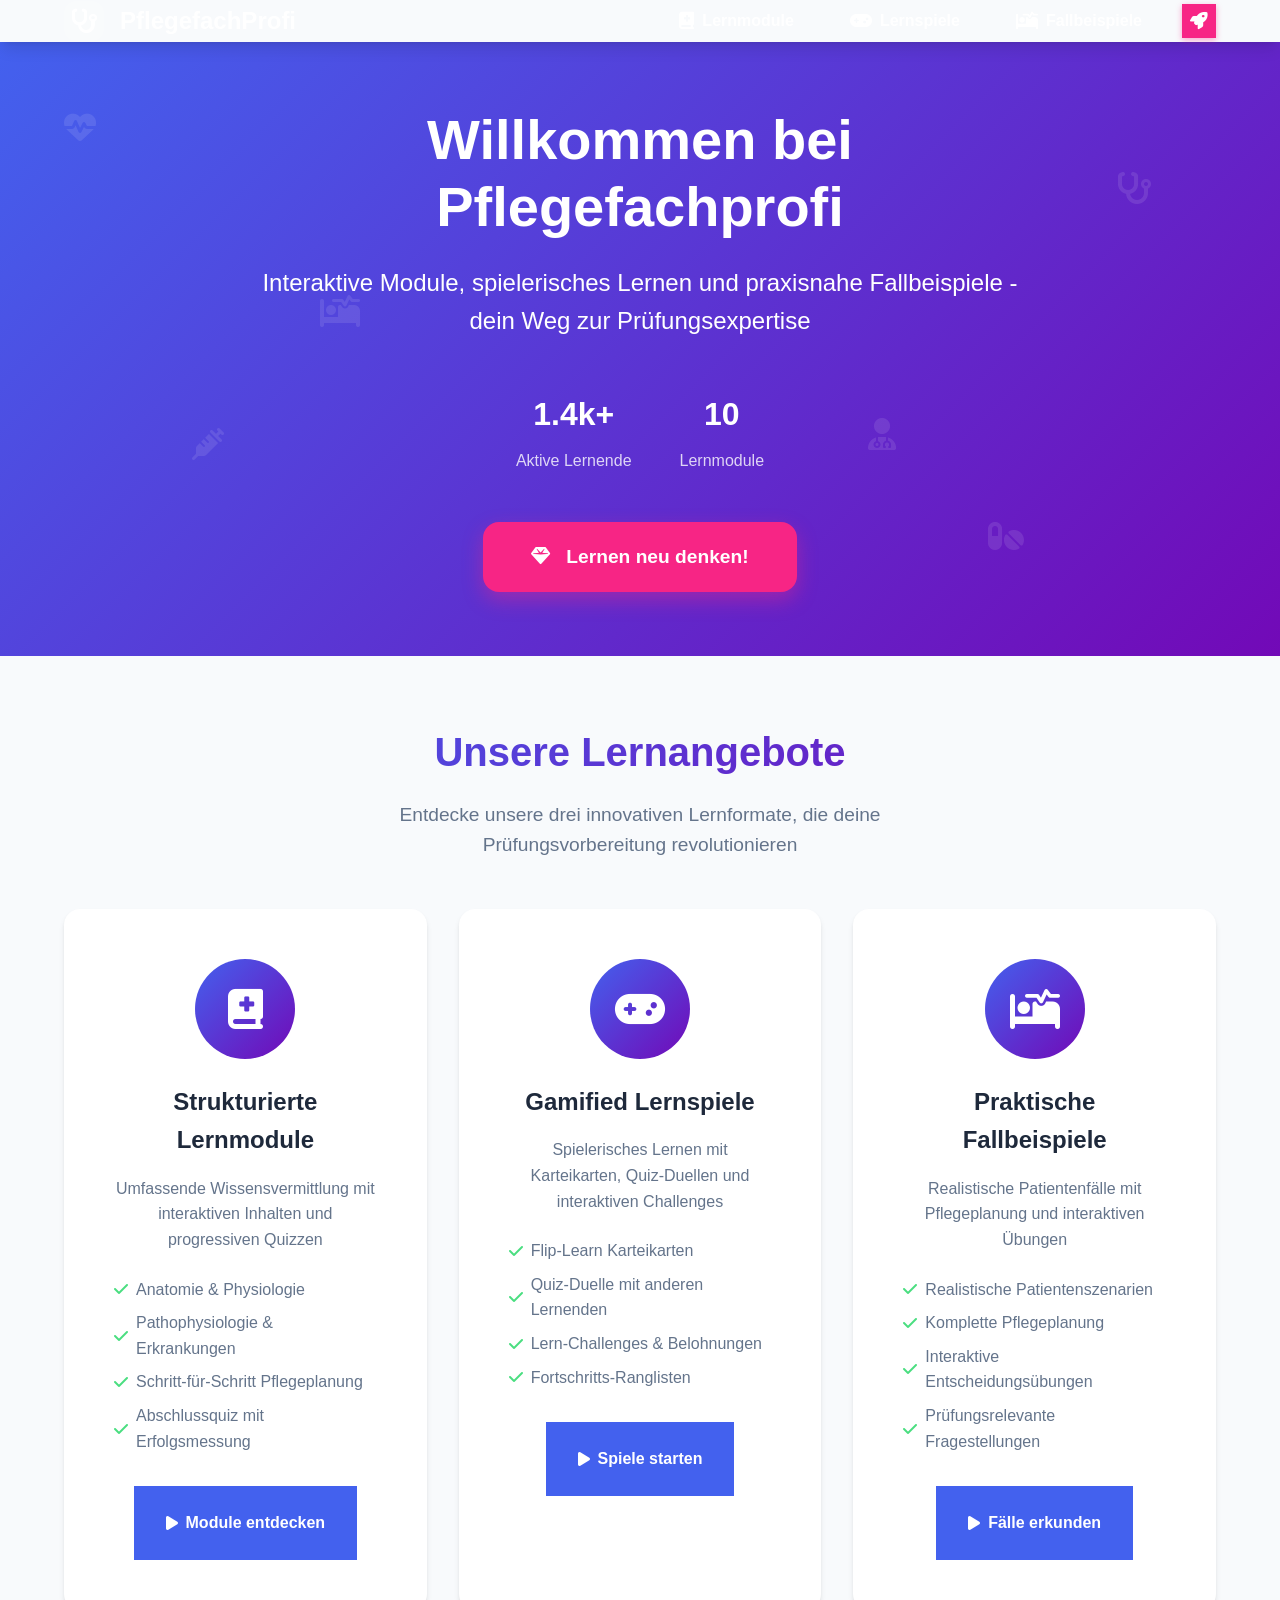
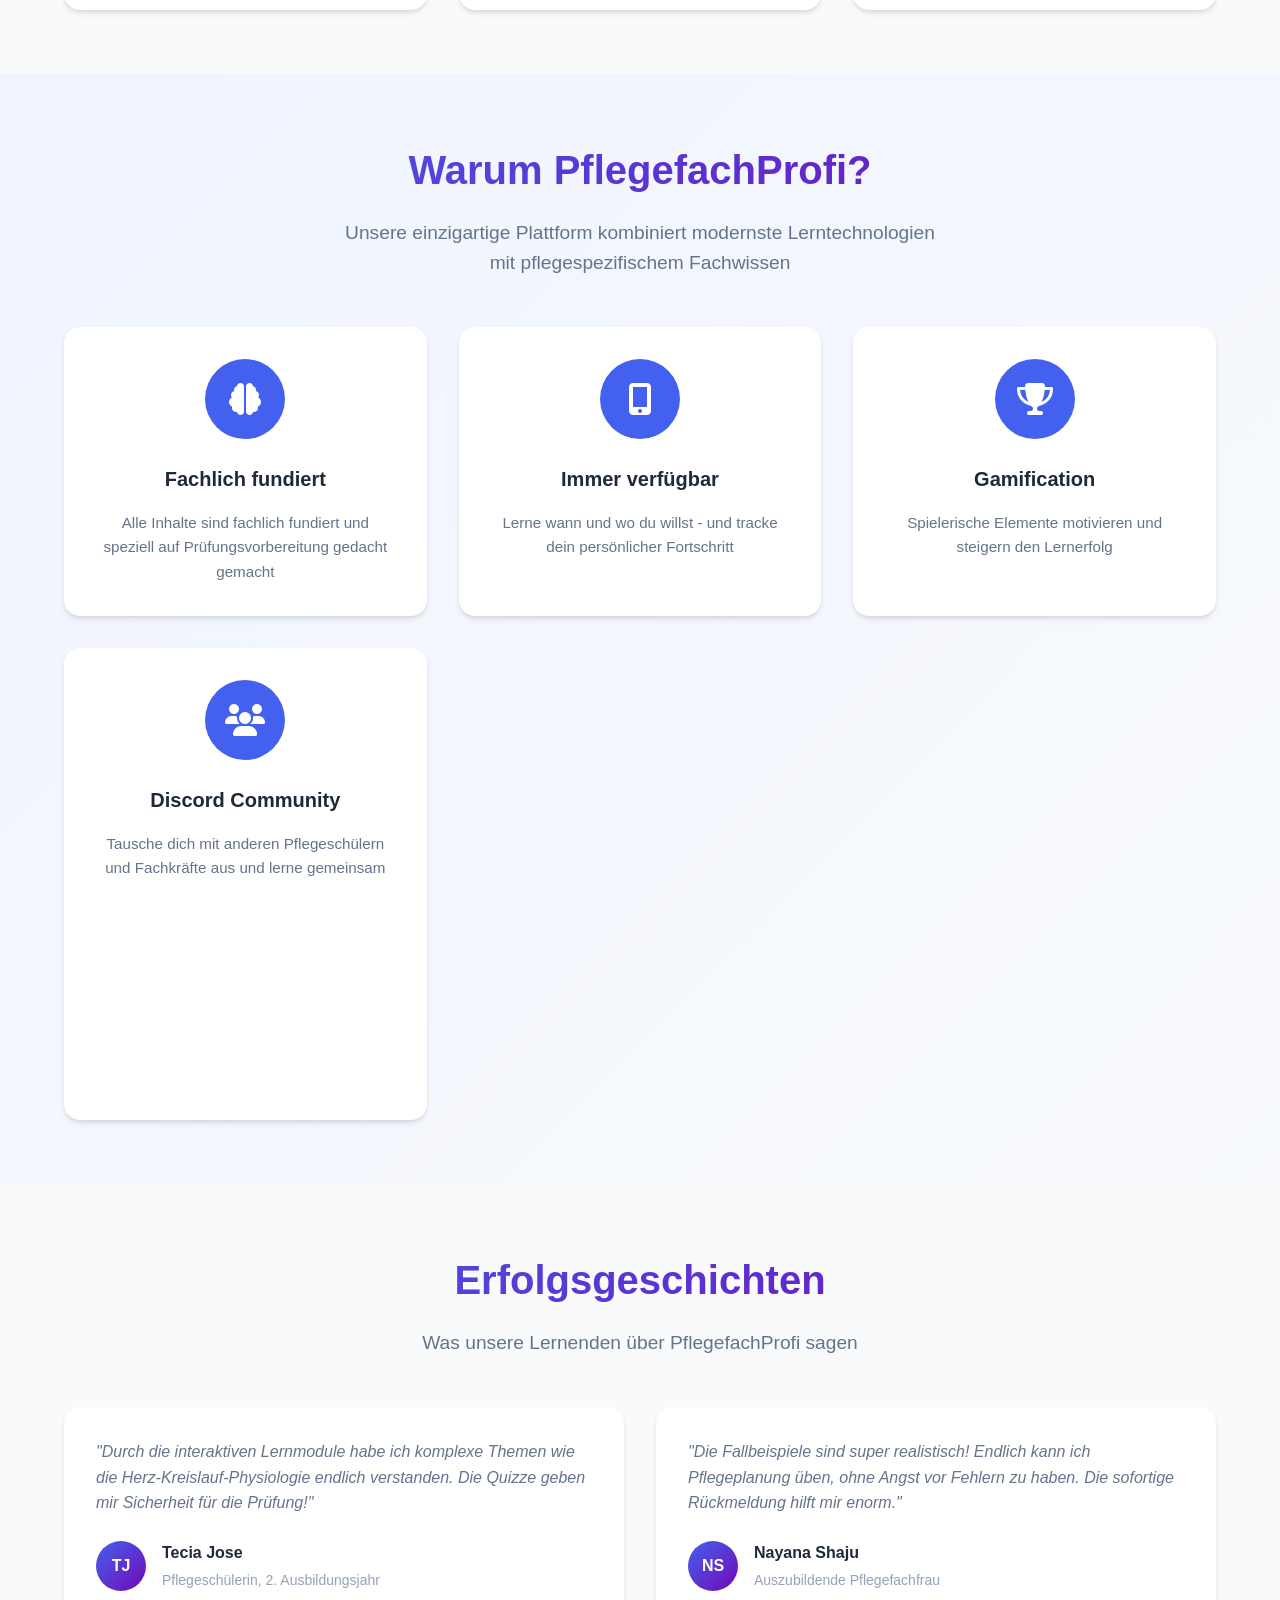
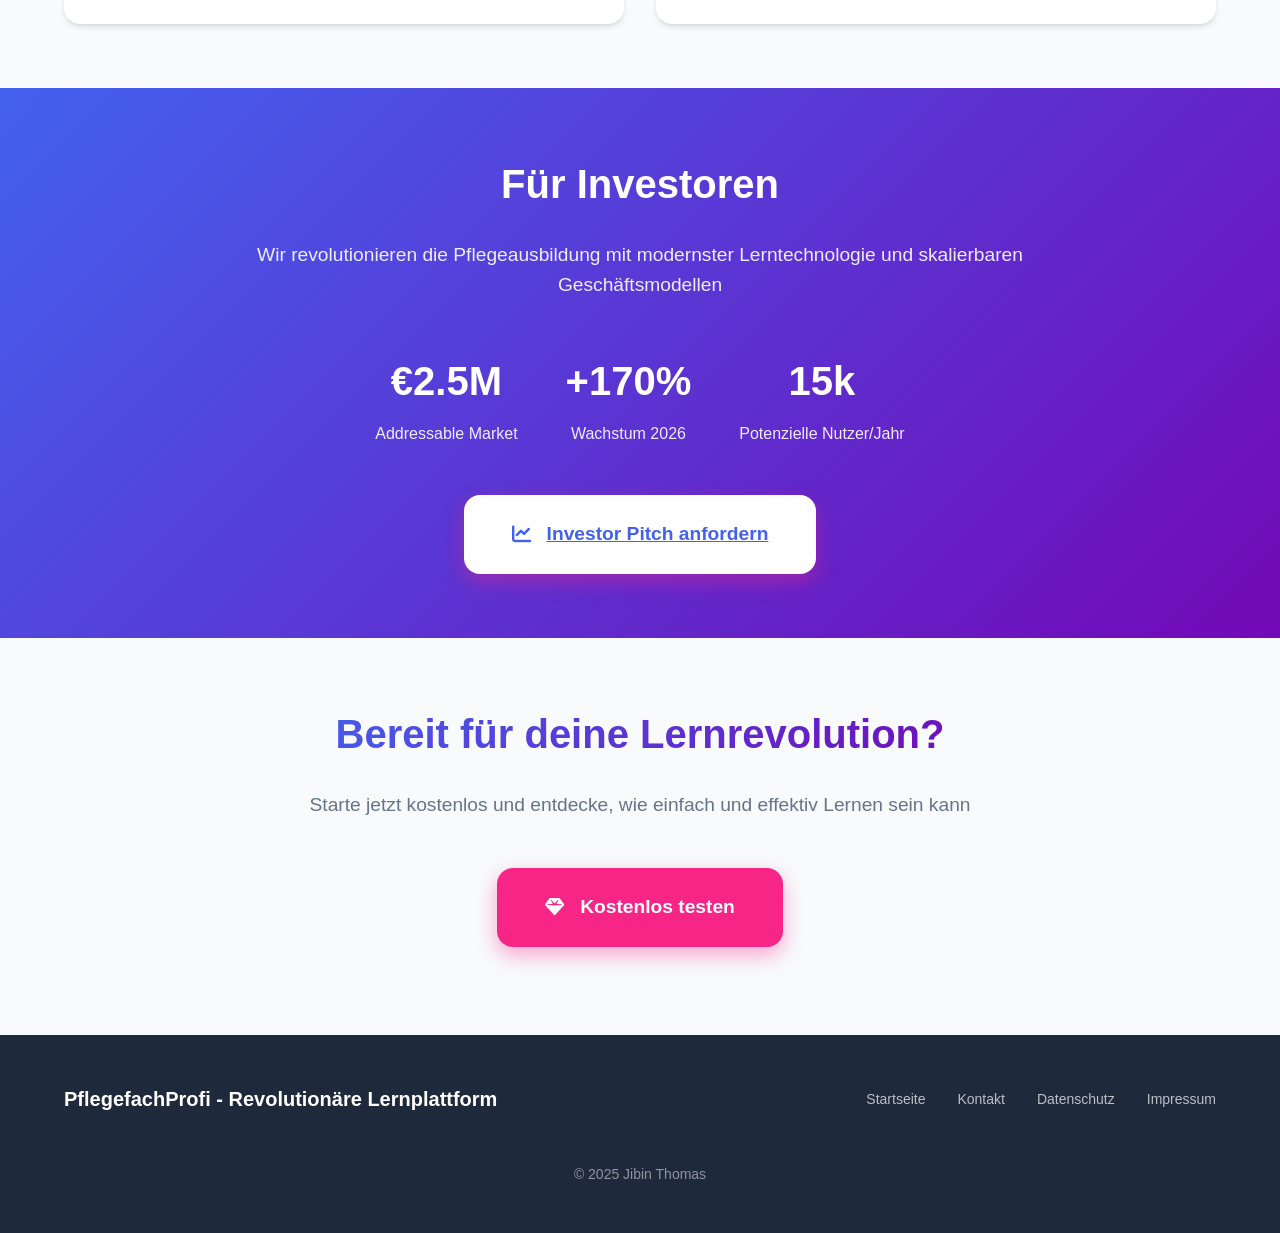
==== index.html @ 2986f050 "Update index.html" ====
<!DOCTYPE html>
<html lang="de">
<head>
    <meta charset="UTF-8">
    <meta name="viewport" content="width=device-width, initial-scale=1.0">
    <title>PflegefachProfi - Revolutionäre Lernplattform</title>
    <!-- PWA Meta Tags -->
<meta name="theme-color" content="#4361ee">
<meta name="apple-mobile-web-app-capable" content="yes">
<meta name="apple-mobile-web-app-status-bar-style" content="black-translucent">
<meta name="apple-mobile-web-app-title" content="PflegefachProfi">
<link rel="apple-touch-icon" href="icons/icon-192x192.png">
<link rel="manifest" href="manifest.json">

<!-- Preload critical resources -->
<link rel="preload" href="https://cdnjs.cloudflare.com/ajax/libs/font-awesome/6.4.0/css/all.min.css" as="style" onload="this.onload=null;this.rel='stylesheet'">
    <link rel="stylesheet" href="https://cdnjs.cloudflare.com/ajax/libs/font-awesome/6.4.0/css/all.min.css">
<script async src="https://pagead2.googlesyndication.com/pagead/js/adsbygoogle.js?client=ca-pub-5919692751199146"
     crossorigin="anonymous"></script>
    <style>

        /* ===== CSS VARIABLES ===== */
        :root {
            /* Primary Colors */
            --primary-blue: #4361ee;
            --primary-purple: #7209b7;
            --primary-pink: #f72585;
            --primary-cyan: #4cc9f0;
            --success: #4ade80;
            --warning: #f59e0b;
            
            /* Neutral Colors */
            --text-primary: #1e293b;
            --text-secondary: #64748b;
            --text-tertiary: #94a3b8;
            --background: #f8fafc;
            --surface: #ffffff;
            --border: #e2e8f0;
            
            /* Effects */
            --shadow-sm: 0 1px 2px 0 rgb(0 0 0 / 0.05);
            --shadow-md: 0 4px 6px -1px rgb(0 0 0 / 0.1), 0 2px 4px -2px rgb(0 0 0 / 0.1);
            --shadow-lg: 0 10px 15px -3px rgb(0 0 0 / 0.1), 0 4px 6px -4px rgb(0 0 0 / 0.1);
            --shadow-xl: 0 20px 25px -5px rgb(0 0 0 / 0.1), 0 8px 10px -6px rgb(0 0 0 / 0.1);
            
            /* Border Radius */
            --radius-sm: 8px;
            --radius-md: 12px;
            --radius-lg: 16px;
            --radius-xl: 24px;
            
            /* Spacing */
            --space-xs: 8px;
            --space-sm: 16px;
            --space-md: 24px;
            --space-lg: 32px;
            --space-xl: 48px;
            --space-2xl: 64px;
            
            /* Typography */
            --font-primary: 'Helvetica Neue', Helvetica, Arial, sans-serif;
            --font-weight-normal: 400;
            --font-weight-medium: 500;
            --font-weight-semibold: 600;
            --font-weight-bold: 700;
        }

        /* ===== RESET & BASE STYLES ===== */
        * {
            margin: 0;
            padding: 0;
            box-sizing: border-box;
        }

        body {
            font-family: var(--font-primary);
            color: var(--text-primary);
            background-color: var(--background);
            line-height: 1.6;
            overflow-x: hidden;
            display: flex;
            flex-direction: column;
            min-height: 100vh;
        }

        .container {
            width: 100%;
            max-width: 1200px;
            margin: 0 auto;
            padding: 0 var(--space-md);
        }

        /* ===== ANIMATIONS ===== */
        @keyframes float {
            0%, 100% { 
                transform: translateY(0px) rotate(0deg); 
            }
            50% { 
                transform: translateY(-20px) rotate(5deg); 
            }
        }

        @keyframes pulse {
            0%, 100% { 
                transform: scale(1); 
            }
            50% { 
                transform: scale(1.05); 
            }
        }

        @keyframes confettiRain {
            0% {
                transform: translateY(-100px) rotate(0deg);
                opacity: 1;
            }
            100% {
                transform: translateY(100vh) rotate(360deg);
                opacity: 0;
            }
        }

        @keyframes slideInUp {
            from {
                opacity: 0;
                transform: translateY(30px);
            }
            to {
                opacity: 1;
                transform: translateY(0);
            }
        }

        @keyframes glow {
            0%, 100% { 
                box-shadow: 0 0 5px rgba(67, 97, 238, 0.3);
            }
            50% { 
                box-shadow: 0 0 20px rgba(67, 97, 238, 0.6);
            }
        }

        @keyframes fadeIn {
            from { opacity: 0; }
            to { opacity: 1; }
        }

        /* ===== COMPONENT STYLES ===== */

        /* Navigation Bar */
        .navbar {
            background: /*var(--primary-blue)100%;*/linear-gradient(135deg, var(--primary-blue) )0%, var(--primary-purple) 100%);*/
            padding: var(--space-sm) 0;
            box-shadow: var(--shadow-lg);
            position: sticky;
            top: 0;
            z-index: 1000;
        }

        .nav-container {
            display: flex;
            justify-content: space-between;
            align-items: center;
        }

        .logo {
            display: flex;
            align-items: center;
            gap: var(--space-sm);
            font-weight: var(--font-weight-bold);
            font-size: 1.5rem;
            color: white;
            text-decoration: none;
        }

        .logo-icon {
            width: 40px;
            height: 40px;
            background: rgba(255, 255, 255, 0.2);
            border-radius: var(--radius-md);
            display: flex;
            align-items: center;
            justify-content: center;
            color: white;
            animation: pulse 2s infinite;
        }

        .nav-menu {
            display: flex;
            list-style: none;
            gap: var(--space-md);
            align-items: center;
        }

        .nav-item {
            position: relative;
        }

        .nav-link {
            color: white;
            text-decoration: none;
            font-weight: 600;
            padding: var(--space-xs) var(--space-sm);
            border-radius: var(--radius);
            transition: all 0.3s ease;
            display: flex;
            align-items: center;
            gap: var(--space-xs);
        }

        .nav-link:hover {
            background-color: rgba(255, 255, 255, 0.2);
        }

        .nav-link i {
            font-size: 1.1rem;
        }

        .nav-cta {
            background: var(--primary-pink);
            color: white;
            padding: var(--space-xs) var(--space-xs);
            border-radius: var(--radius-xs);
            font-weight: var(--font-weight-bold);
            transition: all 0.3s ease;
            box-shadow: 0 2px 6px rgba(247, 37, 133, 0.4);
        }

        .nav-cta:hover {
            transform: translateY(-2px);
            box-shadow: 0 6px 16px rgba(247, 37, 133, 0.5);
        }

        .hamburger {
            display: none;
            flex-direction: column;
            cursor: pointer;
        }

        .hamburger span {
            width: 25px;
            height: 3px;
            background: white;
            margin: 3px 0;
            transition: 0.3s;
        }

        /* Hero Section */
        .hero {
            padding: var(--space-2xl) 0;
            background: linear-gradient(135deg, var(--primary-blue), var(--primary-purple));
            color: white;
            position: relative;
            overflow: hidden;
        }

        .medical-animation {
            position: absolute;
            top: 0;
            left: 0;
            width: 100%;
            height: 100%;
            pointer-events: none;
        }

        .medical-item {
            position: absolute;
            font-size: 2rem;
            opacity: 0.1;
            animation: float 6s ease-in-out infinite;
        }

        .hero-content {
            position: relative;
            z-index: 2;
            text-align: center;
            max-width: 800px;
            margin: 0 auto;
        }

        .hero-title {
            font-size: 3.5rem;
            font-weight: var(--font-weight-bold);
            margin-bottom: var(--space-md);
            line-height: 1.2;
            animation: slideInUp 0.8s ease;
        }

        .hero-subtitle {
            font-size: 1.5rem;
            opacity: 0.9;
            margin-bottom: var(--space-xl);
            animation: slideInUp 0.8s ease 0.2s both;
        }

        .hero-stats {
            display: flex;
            justify-content: center;
            gap: var(--space-xl);
            margin: var(--space-xl) 0;
            animation: slideInUp 0.8s ease 0.4s both;
        }

        .stat-bubble {
            text-align: center;
        }

        .stat-value {
            font-size: 2rem;
            font-weight: var(--font-weight-bold);
            margin-bottom: var(--space-xs);
        }

        .stat-label {
            font-size: 1rem;
            opacity: 0.8;
        }

        .cta-pulse {
            display: inline-flex;
            align-items: center;
            gap: var(--space-sm);
            background: var(--primary-pink);
            color: white;
            padding: var(--space-md) var(--space-xl);
            border: none;
            border-radius: var(--radius-lg);
            font-weight: var(--font-weight-bold);
            font-size: 1.2rem;
            cursor: pointer;
            transition: all 0.3s ease;
            animation: glow 2s infinite, slideInUp 0.8s ease 0.6s both;
            box-shadow: 0 8px 20px rgba(247, 37, 133, 0.4);
        }

        .cta-pulse:hover {
            transform: translateY(-4px);
            box-shadow: 0 12px 25px rgba(247, 37, 133, 0.5);
        }

        /* Services Section */
        .services {
            padding: var(--space-2xl) 0;
            background: var(--background);
        }

        .section-header {
            text-align: center;
            margin-bottom: var(--space-xl);
        }

        .section-header h2 {
            font-size: 2.5rem;
            margin-bottom: var(--space-sm);
            background: linear-gradient(135deg, var(--primary-blue) 0%, var(--primary-purple) 100%);
            -webkit-background-clip: text;
            -webkit-text-fill-color: transparent;
            background-clip: text;
        }

        .section-header p {
            color: var(--text-secondary);
            font-size: 1.2rem;
            max-width: 600px;
            margin: 0 auto;
        }

        .services-grid {
            display: grid;
            grid-template-columns: repeat(auto-fit, minmax(350px, 1fr));
            gap: var(--space-lg);
            margin-top: var(--space-lg);
        }

        .service-card {
            background: var(--surface);
            border-radius: var(--radius-lg);
            padding: var(--space-xl);
            box-shadow: var(--shadow-md);
            transition: all 0.3s ease;
            text-align: center;
            position: relative;
            overflow: hidden;
            cursor: pointer;
            border: 2px solid transparent;
        }

        .service-card:hover {
            transform: translateY(-8px);
            box-shadow: var(--shadow-xl);
            border-color: var(--primary-blue);
        }

        .service-icon {
            width: 100px;
            height: 100px;
            background: linear-gradient(135deg, var(--primary-blue), var(--primary-purple));
            border-radius: 50%;
            display: flex;
            align-items: center;
            justify-content: center;
            color: white;
            font-size: 2.5rem;
            margin: 0 auto var(--space-md);
        }

        .service-card h3 {
            font-size: 1.5rem;
            margin-bottom: var(--space-sm);
            color: var(--text-primary);
        }

        .service-card p {
            color: var(--text-secondary);
            font-size: 1rem;
            margin-bottom: var(--space-md);
        }

        .service-features {
            text-align: left;
            margin-bottom: var(--space-lg);
        }

        .service-features li {
            display: flex;
            align-items: center;
            gap: var(--space-xs);
            margin-bottom: var(--space-xs);
            color: var(--text-secondary);
        }

        .service-features i {
            color: var(--success);
        }

        .service-cta {
            display: inline-flex;
            align-items: center;
            gap: var(--space-xs);
            background: var(--primary-blue);
            color: white;
            padding: var(--space-md) var(--space-lg);
            border-radius: var(--radius);
            font-weight: var(--font-weight-semibold);
            text-decoration: none;
            transition: all 0.3s ease;
        }

        .service-cta:hover {
            background: var(--primary-purple);
            transform: translateY(-2px);
        }

        /* Features Section */
        .features {
            padding: var(--space-2xl) 0;
            background: linear-gradient(135deg, #f0f4ff, #f8fafc);
        }

        .features-grid {
            display: grid;
            grid-template-columns: repeat(auto-fit, minmax(300px, 1fr));
            gap: var(--space-lg);
        }

        .feature-card {
            background: var(--surface);
            border-radius: var(--radius-lg);
            padding: var(--space-lg);
            box-shadow: var(--shadow-md);
            transition: all 0.3s ease;
            text-align: center;
        }

        .feature-card:hover {
            transform: translateY(-5px);
            box-shadow: var(--shadow-lg);
        }

        .feature-icon {
            width: 80px;
            height: 80px;
            background: var(--primary-blue);
            border-radius: 50%;
            display: flex;
            align-items: center;
            justify-content: center;
            color: white;
            font-size: 2rem;
            margin: 0 auto var(--space-md);
        }

        .feature-card h3 {
            font-size: 1.25rem;
            margin-bottom: var(--space-sm);
            color: var(--text-primary);
        }

        .feature-card p {
            color: var(--text-secondary);
            font-size: 0.95rem;
        }

        /* Testimonials Section */
        .testimonials {
            padding: var(--space-2xl) 0;
            background: var(--background);
        }

        .testimonials-grid {
            display: grid;
            grid-template-columns: repeat(auto-fit, minmax(300px, 1fr));
            gap: var(--space-lg);
        }

        .testimonial-card {
            background: var(--surface);
            border-radius: var(--radius-lg);
            padding: var(--space-lg);
            box-shadow: var(--shadow-md);
            transition: all 0.3s ease;
        }

        .testimonial-card:hover {
            transform: translateY(-5px);
            box-shadow: var(--shadow-lg);
        }

        .testimonial-content {
            font-style: italic;
            margin-bottom: var(--space-md);
            color: var(--text-secondary);
        }

        .testimonial-author {
            display: flex;
            align-items: center;
            gap: var(--space-sm);
        }

        .author-avatar {
            width: 50px;
            height: 50px;
            border-radius: 50%;
            background: linear-gradient(135deg, var(--primary-blue), var(--primary-purple));
            display: flex;
            align-items: center;
            justify-content: center;
            color: white;
            font-weight: bold;
        }

        .author-info h4 {
            font-size: 1rem;
            margin-bottom: 4px;
        }

        .author-info p {
            font-size: 0.875rem;
            color: var(--text-tertiary);
        }

        /* Investor Section */
        .investor {
            padding: var(--space-2xl) 0;
            background: linear-gradient(135deg, var(--primary-blue), var(--primary-purple));
            color: white;
        }

        .investor-content {
            text-align: center;
            max-width: 800px;
            margin: 0 auto;
        }

        .investor-stats {
            display: flex;
            justify-content: center;
            gap: var(--space-xl);
            margin: var(--space-xl) 0;
        }

        .investor-stat {
            text-align: center;
        }

        .investor-value {
            font-size: 2.5rem;
            font-weight: var(--font-weight-bold);
            margin-bottom: var(--space-xs);
        }

        .investor-label {
            font-size: 1rem;
            opacity: 0.9;
        }

        /* CTA Section */
        .cta-section {
            padding: var(--space-2xl) 0;
            background: var(--background);
            text-align: center;
        }

        .cta-content {
            max-width: 700px;
            margin: 0 auto;
        }

        .cta-title {
            font-size: 2.5rem;
            margin-bottom: var(--space-md);
            background: linear-gradient(135deg, var(--primary-blue) 0%, var(--primary-purple) 100%);
            -webkit-background-clip: text;
            -webkit-text-fill-color: transparent;
            background-clip: text;
        }

        .cta-subtitle {
            font-size: 1.2rem;
            color: var(--text-secondary);
            margin-bottom: var(--space-xl);
        }

        /* Footer */
        .footer {
            padding: var(--space-xl) 0;
            background: var(--text-primary);
            color: white;
            margin-top: auto;
        }

        .footer-content {
            display: flex;
            justify-content: space-between;
            align-items: center;
            flex-wrap: wrap;
            gap: var(--space-md);
        }

        .footer-logo {
            font-weight: var(--font-weight-bold);
            font-size: 1.25rem;
        }

        .footer-links {
            display: flex;
            gap: var(--space-lg);
            flex-wrap: wrap;
        }

        .footer-link {
            color: rgba(255, 255, 255, 0.7);
            text-decoration: none;
            font-size: 0.875rem;
            transition: color 0.2s ease;
        }

        .footer-link:hover {
            color: white;
        }

        .footer-copyright {
            width: 100%;
            text-align: center;
            margin-top: var(--space-md);
            color: rgba(255, 255, 255, 0.5);
            font-size: 0.875rem;
        }

        /* Responsive Design */
        @media (max-width: 768px) {
            .hamburger {
                display: flex;
            }
            
            .nav-menu {
                position: fixed;
                left: -100%;
                top: 70px;
                flex-direction: column;
                background: linear-gradient(135deg, var(--primary-blue) 0%, var(--primary-purple) 100%);
                width: 100%;
                text-align: center;
                transition: 0.3s;
                box-shadow: var(--shadow-lg);
                padding: var(--space-lg) 0;
                gap: 0;
            }
            
            .nav-menu.active {
                left: 0;
            }
            
            .nav-item {
                margin: var(--space-sm) 0;
                width: 100%;
            }
            
            .nav-link {
                justify-content: center;
                padding: var(--space-md);
            }
            
            .hero-title {
                font-size: 2.5rem;
            }
            
            .hero-subtitle {
                font-size: 1.2rem;
            }
            
            .hero-stats, .investor-stats {
                flex-direction: column;
                gap: var(--space-md);
            }
            
            .services-grid, .features-grid, .testimonials-grid {
                grid-template-columns: 1fr;
            }

            .footer-content {
                flex-direction: column;
                text-align: center;
            }

            .footer-links {
                justify-content: center;
            }
        }

        @media (max-width: 480px) {
            .hero-title {
                font-size: 2rem;
            }
            
            .hero-subtitle {
                font-size: 1rem;
            }
            
            .section-header h2 {
                font-size: 2rem;
            }
            
            .cta-title {
                font-size: 2rem;
            }
        }
        /* Offline state styles */
body.offline::before {
  content: "⚠️ Offline";
  position: fixed;
  top: 0;
  left: 0;
  right: 0;
  background: var(--warning);
  color: white;
  text-align: center;
  padding: 8px;
  font-size: 0.875rem;
  font-weight: bold;
  z-index: 1001;
}

/* PWA specific styles */
@media (display-mode: standalone) {
  body {
    padding-top: env(safe-area-inset-top);
    padding-bottom: env(safe-area-inset-bottom);
    padding-left: env(safe-area-inset-left);
    padding-right: env(safe-area-inset-right);
  }
  
  .navbar {
    padding-top: calc(var(--space-sm) + env(safe-area-inset-top));
  }
}
    </style>
</head>
<body>
    <!-- Navigation Bar -->
    <nav class="navbar">
        <div class="container nav-container">
            <a href="index.html" class="logo">
                <div class="logo-icon">
                    <i class="fas fa-stethoscope"></i>
                </div>
                <span>PflegefachProfi</span>
            </a>
            
            <div class="hamburger" id="hamburger">
                <span></span>
                <span></span>
                <span></span>
            </div>
            
            <ul class="nav-menu" id="nav-menu">
             <!--   <li class="nav-item">
                    <a href="index.html" class="nav-link active">
                        <i class="fas fa-home"></i>
                        Startseite
                    </a>
                </li>-->
                <li class="nav-item">
                    <a href="themen" class="nav-link">
                        <i class="fas fa-book-medical"></i>
                        Lernmodule
                    </a>
                </li>
                <li class="nav-item">
                    <a href="lernspiele" class="nav-link">
                        <i class="fas fa-gamepad"></i>
                        Lernspiele
                    </a>
                </li>
                <li class="nav-item">
                    <a href="/fallbeispiele" class="nav-link">
                        <i class="fas fa-procedures"></i>
                        Fallbeispiele
                    </a>
                </li>
                <li class="nav-item">
                    <a href="#services" class="nav-link nav-cta">
                        <i class="fas fa-rocket"></i>
                        
                    </a>
                </li>
            </ul>
        </div>
    </nav>

    <!-- Hero Section -->
    <section class="hero">
        <div class="medical-animation">
            <div class="medical-item" style="top: 10%; left: 5%;"><i class="fas fa-heartbeat"></i></div>
            <div class="medical-item" style="top: 20%; right: 10%;"><i class="fas fa-stethoscope"></i></div>
            <div class="medical-item" style="bottom: 30%; left: 15%;"><i class="fas fa-syringe"></i></div>
            <div class="medical-item" style="bottom: 15%; right: 20%;"><i class="fas fa-pills"></i></div>
            <div class="medical-item" style="top: 40%; left: 25%;"><i class="fas fa-procedures"></i></div>
            <div class="medical-item" style="top: 60%; right: 30%;"><i class="fas fa-user-md"></i></div>
        </div>
        <div class="container">
            <div class="hero-content">
                <h1 class="hero-title">Willkommen bei Pflegefachprofi</h1>
                <p class="hero-subtitle">Interaktive Module, spielerisches Lernen und praxisnahe Fallbeispiele - dein Weg zur Prüfungsexpertise</p>
                
                <div class="hero-stats">
                <!--    <div class="stat-bubble">
                        <div class="stat-value">94%</div>
                        <div class="stat-label">Bestehensquote</div>
                    </div>-->
                    <div class="stat-bubble">
                        <div class="stat-value">1.4k+</div>
                        <div class="stat-label">Aktive Lernende</div>
                    </div>
                    <div class="stat-bubble">
                        <div class="stat-value">10</div>
                        <div class="stat-label">Lernmodule</div>
                    </div>
                </div>
                
                <button class="cta-pulse" id="start-learning">
                    <i class="fas fa-gem"></i>
                    Lernen neu denken!
                </button>
            </div>
        </div>
    </section>

    <!-- Services Section -->
    <section class="services" id="services">
        <div class="container">
            <div class="section-header">
                <h2>Unsere Lernangebote</h2>
                <p>Entdecke unsere drei innovativen Lernformate, die deine Prüfungsvorbereitung revolutionieren</p>
            </div>
            
            <div class="services-grid">
                <div class="service-card">
                    <div class="service-icon">
                        <i class="fas fa-book-medical"></i>
                    </div>
                    <h3>Strukturierte Lernmodule</h3>
                    <p>Umfassende Wissensvermittlung mit interaktiven Inhalten und progressiven Quizzen</p>
                    
                    <ul class="service-features">
                        <li><i class="fas fa-check"></i> Anatomie & Physiologie</li>
                        <li><i class="fas fa-check"></i> Pathophysiologie & Erkrankungen</li>
                        <li><i class="fas fa-check"></i> Schritt-für-Schritt Pflegeplanung</li>
                        <li><i class="fas fa-check"></i> Abschlussquiz mit Erfolgsmessung</li>
                    </ul>
                    
                    <a href="themen.html" class="service-cta">
                        <i class="fas fa-play"></i>
                        Module entdecken
                    </a>
                </div>
                
                <div class="service-card">
                    <div class="service-icon">
                        <i class="fas fa-gamepad"></i>
                    </div>
                    <h3>Gamified Lernspiele</h3>
                    <p>Spielerisches Lernen mit Karteikarten, Quiz-Duellen und interaktiven Challenges</p>
                    
                    <ul class="service-features">
                        <li><i class="fas fa-check"></i> Flip-Learn Karteikarten</li>
                        <li><i class="fas fa-check"></i> Quiz-Duelle mit anderen Lernenden</li>
                        <li><i class="fas fa-check"></i> Lern-Challenges & Belohnungen</li>
                        <li><i class="fas fa-check"></i> Fortschritts-Ranglisten</li>
                    </ul>
                    
                    <a href="lernspiele.html" class="service-cta">
                        <i class="fas fa-play"></i>
                        Spiele starten
                    </a>
                </div>
                
                <div class="service-card">
                    <div class="service-icon">
                        <i class="fas fa-procedures"></i>
                    </div>
                    <h3>Praktische Fallbeispiele</h3>
                    <p>Realistische Patientenfälle mit Pflegeplanung und interaktiven Übungen</p>
                    
                    <ul class="service-features">
                        <li><i class="fas fa-check"></i> Realistische Patientenszenarien</li>
                        <li><i class="fas fa-check"></i> Komplette Pflegeplanung</li>
                        <li><i class="fas fa-check"></i> Interaktive Entscheidungsübungen</li>
                        <li><i class="fas fa-check"></i> Prüfungsrelevante Fragestellungen</li>
                    </ul>
                    
                    <a href="fallbeispiele.html" class="service-cta">
                        <i class="fas fa-play"></i>
                        Fälle erkunden
                    </a>
                </div>
            </div>
        </div>
    </section>

    <!-- Features Section -->
    <section class="features">
        <div class="container">
            <div class="section-header">
                <h2>Warum PflegefachProfi?</h2>
                <p>Unsere einzigartige Plattform kombiniert modernste Lerntechnologien mit pflegespezifischem Fachwissen</p>
            </div>
            
            <div class="features-grid">
                <div class="feature-card">
                    <div class="feature-icon">
                        <i class="fas fa-brain"></i>
                    </div>
                    <h3>Fachlich fundiert</h3>
                    <p>Alle Inhalte sind fachlich fundiert und speziell auf Prüfungsvorbereitung gedacht gemacht </p>
                </div>
                
                <div class="feature-card">
                    <div class="feature-icon">
                        <i class="fas fa-mobile-alt"></i>
                    </div>
                    <h3>Immer verfügbar</h3>
                    <p>Lerne wann und wo du willst - und tracke dein persönlicher Fortschritt</p>
                </div>
                
             <!--   <div class="feature-card">
                    <div class="feature-icon">
                        <i class="fas fa-chart-line"></i>
                    </div>
                    <h3>Persönlicher Fortschritt</h3>
                    <p>Detaillierte Analysen zeigen deine Stärken und Verbesserungsbereiche</p>
                </div>
                -->
                <div class="feature-card">
                    <div class="feature-icon">
                        <i class="fas fa-trophy"></i>
                    </div>
                    <h3>Gamification</h3>
                    <p>Spielerische Elemente motivieren und steigern den Lernerfolg</p>
                </div>
                
                <div class="feature-card">
                    <div class="feature-icon">
                        <i class="fas fa-users"></i>
                    </div>
                    <h3>Discord Community</h3>
                    <p>Tausche dich mit anderen Pflegeschülern und Fachkräfte aus und lerne gemeinsam</p>
                    <iframe src="https://discord.com/widget?id=1433519540742131734&theme=dark" width="250" height="200" allowtransparency="true" frameborder="0" sandbox="allow-popups allow-popups-to-escape-sandbox allow-same-origin allow-scripts"></iframe>
                     </div>
                
              <!--  <div class="feature-card">
                    <div class="feature-icon">
                        <i class="fas fa-graduation-cap"></i>
                    </div>
                    <h3>Prüfungsvorbereitung</h3>
                    <p>Gezielte Vorbereitung auf Prüfungen</p>
                </div>-->
            </div>
        </div>
    </section>

    <!-- Testimonials Section -->
    <section class="testimonials">
        <div class="container">
            <div class="section-header">
                <h2>Erfolgsgeschichten</h2>
                <p>Was unsere Lernenden über PflegefachProfi sagen</p>
            </div>
            
            <div class="testimonials-grid">
                <div class="testimonial-card">
                    <div class="testimonial-content">
                        "Durch die interaktiven Lernmodule habe ich komplexe Themen wie die Herz-Kreislauf-Physiologie endlich verstanden. Die Quizze geben mir Sicherheit für die Prüfung!"
                    </div>
                    <div class="testimonial-author">
                        <div class="author-avatar">TJ</div>
                        <div class="author-info">
                            <h4>Tecia Jose</h4>
                            <p>Pflegeschülerin, 2. Ausbildungsjahr</p>
                        </div>
                    </div>
                </div>
                
                <div class="testimonial-card">
                    <div class="testimonial-content">
                        "Die Fallbeispiele sind super realistisch! Endlich kann ich Pflegeplanung üben, ohne Angst vor Fehlern zu haben. Die sofortige Rückmeldung hilft mir enorm."
                    </div>
                    <div class="testimonial-author">
                        <div class="author-avatar">NS</div>
                        <div class="author-info">
                            <h4>Nayana Shaju</h4>
                            <p>Auszubildende Pflegefachfrau</p>
                        </div>
                    </div>
                </div>
                
               <!-- <div class="testimonial-card">
                    <div class="testimonial-content">
                        "Die Lernspiele machen süchtig! Ich lerne jetzt regelmäßig, ohne dass es sich wie Arbeit anfühlt. Besonders die Duell-Funktion motiviert mich."
                    </div>
                    <div class="testimonial-author">
                        <div class="author-avatar">SJ</div>
                        <div class="author-info">
                            <h4>Sarah Jansen</h4>
                            <p>Pflegeschülerin, 1. Ausbildungsjahr</p>
                        </div>
                    </div>-->
                </div>
            </div>
        </div>
    </section>

    <!-- Investor Section -->
    <section class="investor">
        <div class="container">
            <div class="investor-content">
                <h2 style="font-size: 2.5rem; margin-bottom: var(--space-md);">Für Investoren</h2>
                <p style="font-size: 1.2rem; opacity: 0.9; margin-bottom: var(--space-xl);">
                    Wir revolutionieren die Pflegeausbildung mit modernster Lerntechnologie und skalierbaren Geschäftsmodellen
                </p>
                
                <div class="investor-stats">
                    <div class="investor-stat">
                        <div class="investor-value">€2.5M</div>
                        <div class="investor-label">Addressable Market</div>
                    </div>
                    <div class="investor-stat">
                        <div class="investor-value">+170%</div>
                        <div class="investor-label">Wachstum 2026</div>
                    </div>
                    <div class="investor-stat">
                        <div class="investor-value">15k</div>
                        <div class="investor-label">Potenzielle Nutzer/Jahr</div>
                    </div>
                </div>
                
              <!--  <button class="cta-pulse" style="background: white; color: var(--primary-blue);">
                    <i class="fas fa-chart-line"></i>
                    Investor Pitch anfordern
                </button>-->

                   <a class="cta-pulse" style="background: white; color: var(--primary-blue);" href="mailto:dvbuggs@gmail.com?subject=Investorpitch%20Request%20-%20PflegefachProfi&body=Sehr%20geehrte%20Damen%20und%20Herren,%0D%0A%0D%0A" >
                    <i class="fas fa-chart-line"></i>
                    Investor Pitch anfordern
                   </a>
            </div>
        </div>
    </section>

    <!-- Final CTA Section -->
    <section class="cta-section">
        <div class="container">
            <div class="cta-content">
                <h2 class="cta-title">Bereit für deine Lernrevolution?</h2>
                <p class="cta-subtitle">Starte jetzt kostenlos und entdecke, wie einfach und effektiv Lernen sein kann</p>
                
              <!--  <button class="cta-pulse" style="font-size: 1.3rem; padding: var(--space-lg) var(--space-2xl);">
                    <i class="fas fa-rocket"></i>
                    Jetzt kostenlos lernen
                </button>-->
                <a href="lernspiele.html" class="cta-pulse" id="start-learning" style="text-decoration: none; display: inline-flex; align-items: center; gap: var(--space-sm);">
    <i class="fas fa-gem"></i>
    Kostenlos testen
                </a>
                
                <p style="margin-top: var(--space-md); color: var(--text-tertiary);">
                    
                </p>
            </div>
        </div>
    </section>

    <!-- Footer -->
    <footer class="footer">
        <div class="container">
            <div class="footer-content">
                <div class="footer-logo">PflegefachProfi - Revolutionäre Lernplattform</div>
                <div class="footer-links">
                    <a href="index.html" class="footer-link">Startseite</a>
                 <!--   <a href="ueber-uns.html" class="footer-link">Über uns</a>
                    <a href="karriere.html" class="footer-link">Karriere</a>
                 -->   <a href="kontakt.html" class="footer-link">Kontakt</a>
                    <a href="datenschutz.html" class="footer-link">Datenschutz</a>
                    <a href="impressum.html" class="footer-link">Impressum</a>
                </div>
                <div class="footer-copyright">
                    &copy; 2025 Jibin Thomas
                </div>
            </div>
        </div>
    </footer>

    <script>
        // ===== INITIALIZATION =====
        document.addEventListener('DOMContentLoaded', function() {
            // Hamburger menu functionality
            const hamburger = document.getElementById('hamburger');
            const navMenu = document.getElementById('nav-menu');
            
            hamburger.addEventListener('click', () => {
                navMenu.classList.toggle('active');
            });
            
            // Close menu when clicking on a link
            document.querySelectorAll('.nav-link').forEach(link => {
                link.addEventListener('click', () => {
                    navMenu.classList.remove('active');
                });
            });
            
            // Start learning button
            document.getElementById('start-learning').addEventListener('click', () => {
                document.getElementById('services').scrollIntoView({ behavior: 'smooth' });
            });
            
            // Add active class to current page in navigation
            const currentPage = window.location.pathname.split('/').pop() || 'index.html';
            const navLinks = document.querySelectorAll('.nav-link');
            
            navLinks.forEach(link => {
                if (link.getAttribute('href') === currentPage) {
                    link.classList.add('active');
                }
            });
            
            // Create confetti on CTA clicks
            document.querySelectorAll('.cta-pulse').forEach(button => {
                button.addEventListener('click', () => {
                    createConfetti();
                });
            });
        });

        // Create confetti animation
        function createConfetti() {
            const colors = ['#4361ee', '#7209b7', '#f72585', '#4cc9f0', '#ffd166'];
            
            for (let i = 0; i < 50; i++) {
                const confetti = document.createElement('div');
                confetti.style.cssText = `
                    position: fixed;
                    width: 10px;
                    height: 10px;
                    background: ${colors[Math.floor(Math.random() * colors.length)]};
                    top: -20px;
                    left: ${Math.random() * 100}vw;
                    animation: confettiRain ${Math.random() * 3 + 2}s linear forwards;
                    border-radius: 2px;
                    z-index: 10001;
                `;
                document.body.appendChild(confetti);
                
                setTimeout(() => {
                    confetti.remove();
                }, 5000);
            }
        }
    
    
  // PWA Installation and Service Worker Registration
  if ('serviceWorker' in navigator) {
    window.addEventListener('load', function() {
      navigator.serviceWorker.register('/sw.js')
        .then(function(registration) {
          console.log('ServiceWorker registration successful with scope: ', registration.scope);
          
          // Check for updates
          registration.addEventListener('updatefound', () => {
            const newWorker = registration.installing;
            console.log('New service worker found...');
            
            newWorker.addEventListener('statechange', () => {
              if (newWorker.state === 'installed' && navigator.serviceWorker.controller) {
                console.log('New content is available; please refresh.');
                // You can show an update notification here
                showUpdateNotification();
              }
            });
          });
        })
        .catch(function(error) {
          console.log('ServiceWorker registration failed: ', error);
        });
    });

    // Listen for claiming of service worker
    let refreshing = false;
    navigator.serviceWorker.addEventListener('controllerchange', () => {
      if (!refreshing) {
        refreshing = true;
        window.location.reload();
      }
    });
  }

  // PWA Installation Prompt
  let deferredPrompt;
  const installButton = document.createElement('button');
  
  window.addEventListener('beforeinstallprompt', (e) => {
    // Prevent the mini-infobar from appearing on mobile
    e.preventDefault();
    // Stash the event so it can be triggered later
    deferredPrompt = e;
    // Show install button
    showInstallPromotion();
  });

  function showInstallPromotion() {
    installButton.innerHTML = '<i class="fas fa-download"></i> App installieren';
    installButton.style.cssText = `
      position: fixed;
      bottom: 20px;
      right: 20px;
      background: var(--primary-pink);
      color: white;
      border: none;
      padding: 12px 20px;
      border-radius: 25px;
      font-weight: bold;
      cursor: pointer;
      box-shadow: var(--shadow-lg);
      z-index: 1000;
      animation: glow 2s infinite;
    `;
    
    installButton.addEventListener('click', async () => {
      if (!deferredPrompt) return;
      
      // Show the install prompt
      deferredPrompt.prompt();
      
      // Wait for the user to respond to the prompt
      const { outcome } = await deferredPrompt.userChoice;
      
      if (outcome === 'accepted') {
        console.log('User accepted the install prompt');
        installButton.style.display = 'none';
      } else {
        console.log('User dismissed the install prompt');
      }
      
      // Clear the saved prompt since it can't be used again
      deferredPrompt = null;
    });
    
    document.body.appendChild(installButton);
  }

  function showUpdateNotification() {
    const updateNotification = document.createElement('div');
    updateNotification.innerHTML = `
      <div style="
        position: fixed;
        top: 20px;
        right: 20px;
        background: var(--success);
        color: white;
        padding: 15px 20px;
        border-radius: 8px;
        box-shadow: var(--shadow-lg);
        z-index: 1000;
        display: flex;
        align-items: center;
        gap: 10px;
      ">
        <i class="fas fa-sync-alt"></i>
        <span>Neue Version verfügbar!</span>
        <button onclick="window.location.reload()" style="
          background: rgba(255,255,255,0.2);
          border: none;
          color: white;
          padding: 5px 10px;
          border-radius: 4px;
          cursor: pointer;
          margin-left: 10px;
        ">Aktualisieren</button>
      </div>
    `;
    document.body.appendChild(updateNotification);
    
    // Auto remove after 10 seconds
    setTimeout(() => {
      if (updateNotification.parentNode) {
        updateNotification.parentNode.removeChild(updateNotification);
      }
    }, 10000);
  }

  // Offline detection
  window.addEventListener('online', () => {
    document.body.classList.remove('offline');
    showNotification('Verbindung wiederhergestellt', 'success');
  });

  window.addEventListener('offline', () => {
    document.body.classList.add('offline');
    showNotification('Sie sind offline', 'warning');
  });

  function showNotification(message, type) {
    const notification = document.createElement('div');
    notification.textContent = message;
    notification.style.cssText = `
      position: fixed;
      top: 20px;
      left: 50%;
      transform: translateX(-50%);
      background: ${type === 'success' ? 'var(--success)' : 'var(--warning)'};
      color: white;
      padding: 12px 24px;
      border-radius: 8px;
      box-shadow: var(--shadow-lg);
      z-index: 1000;
      font-weight: bold;
    `;
    
    document.body.appendChild(notification);
    
    setTimeout(() => {
      if (notification.parentNode) {
        notification.parentNode.removeChild(notification);
      }
    }, 3000);
  }
    </script>
</body>
</html>
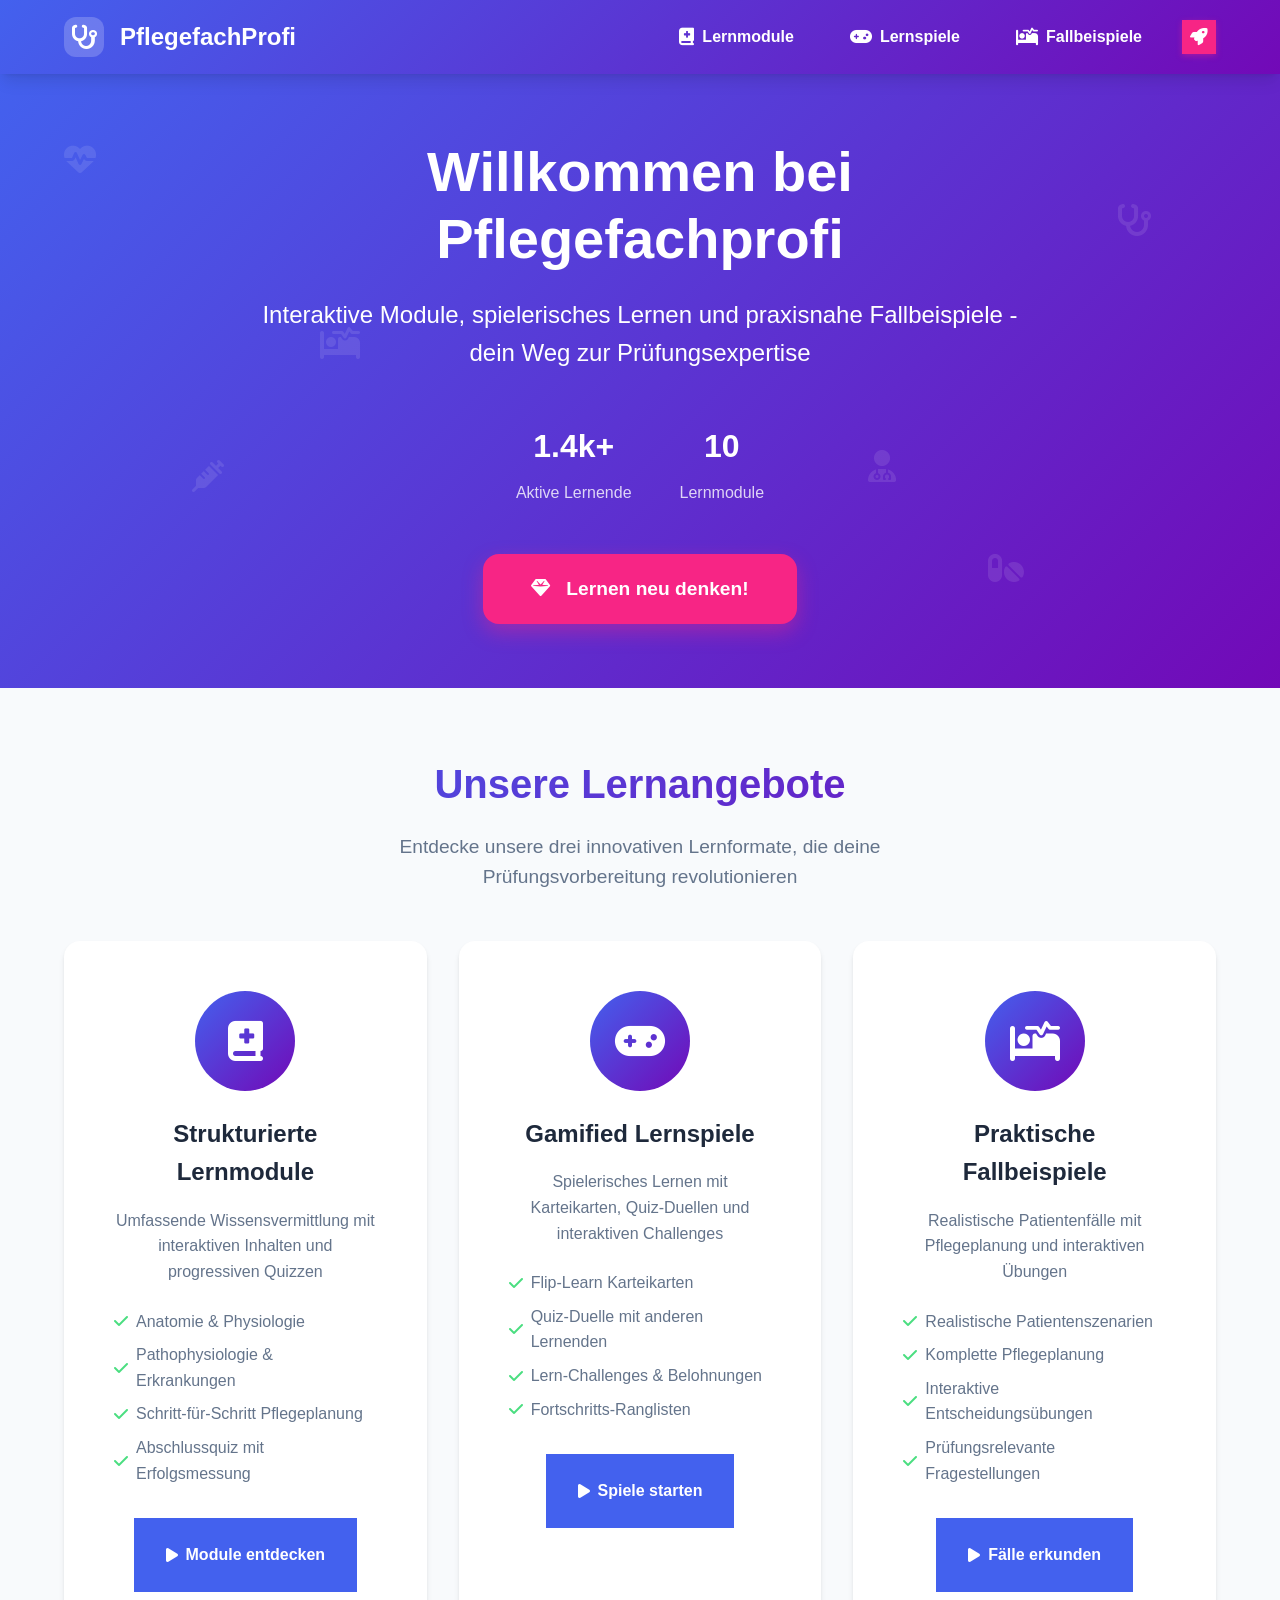
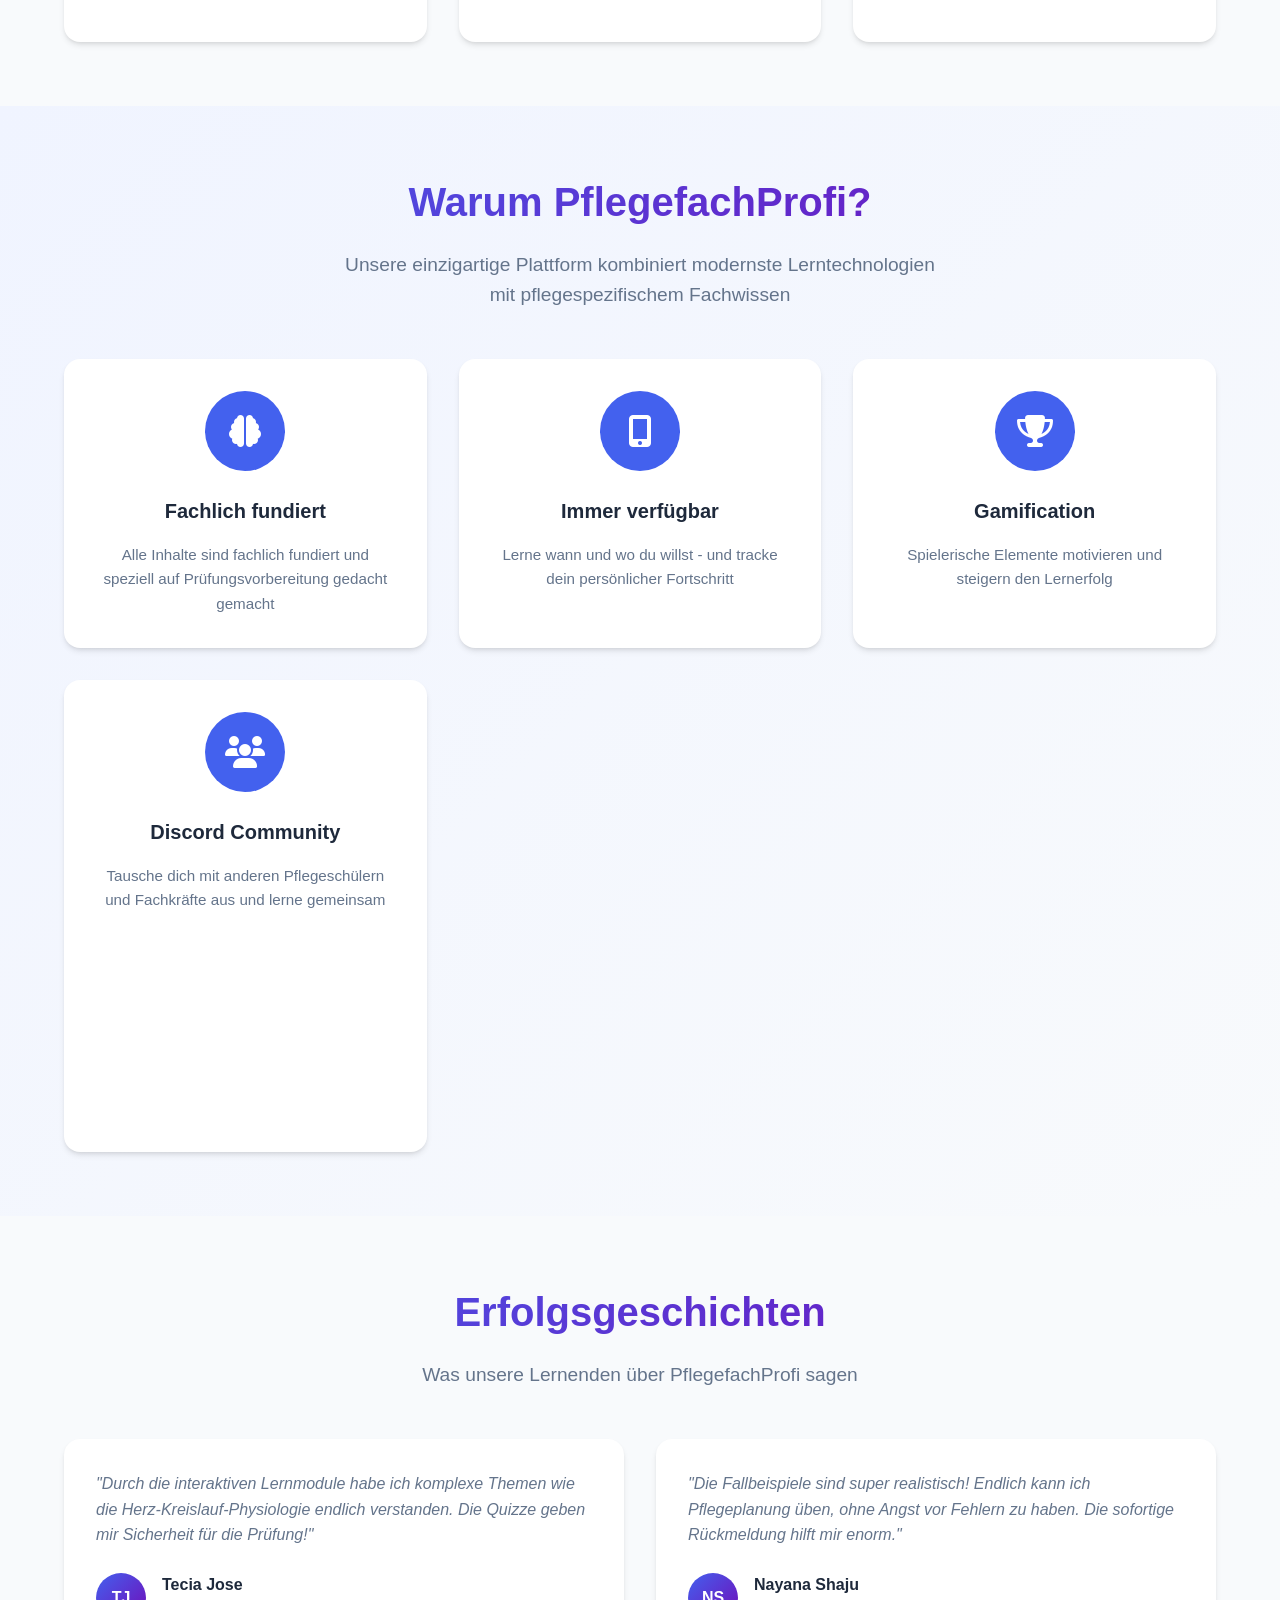
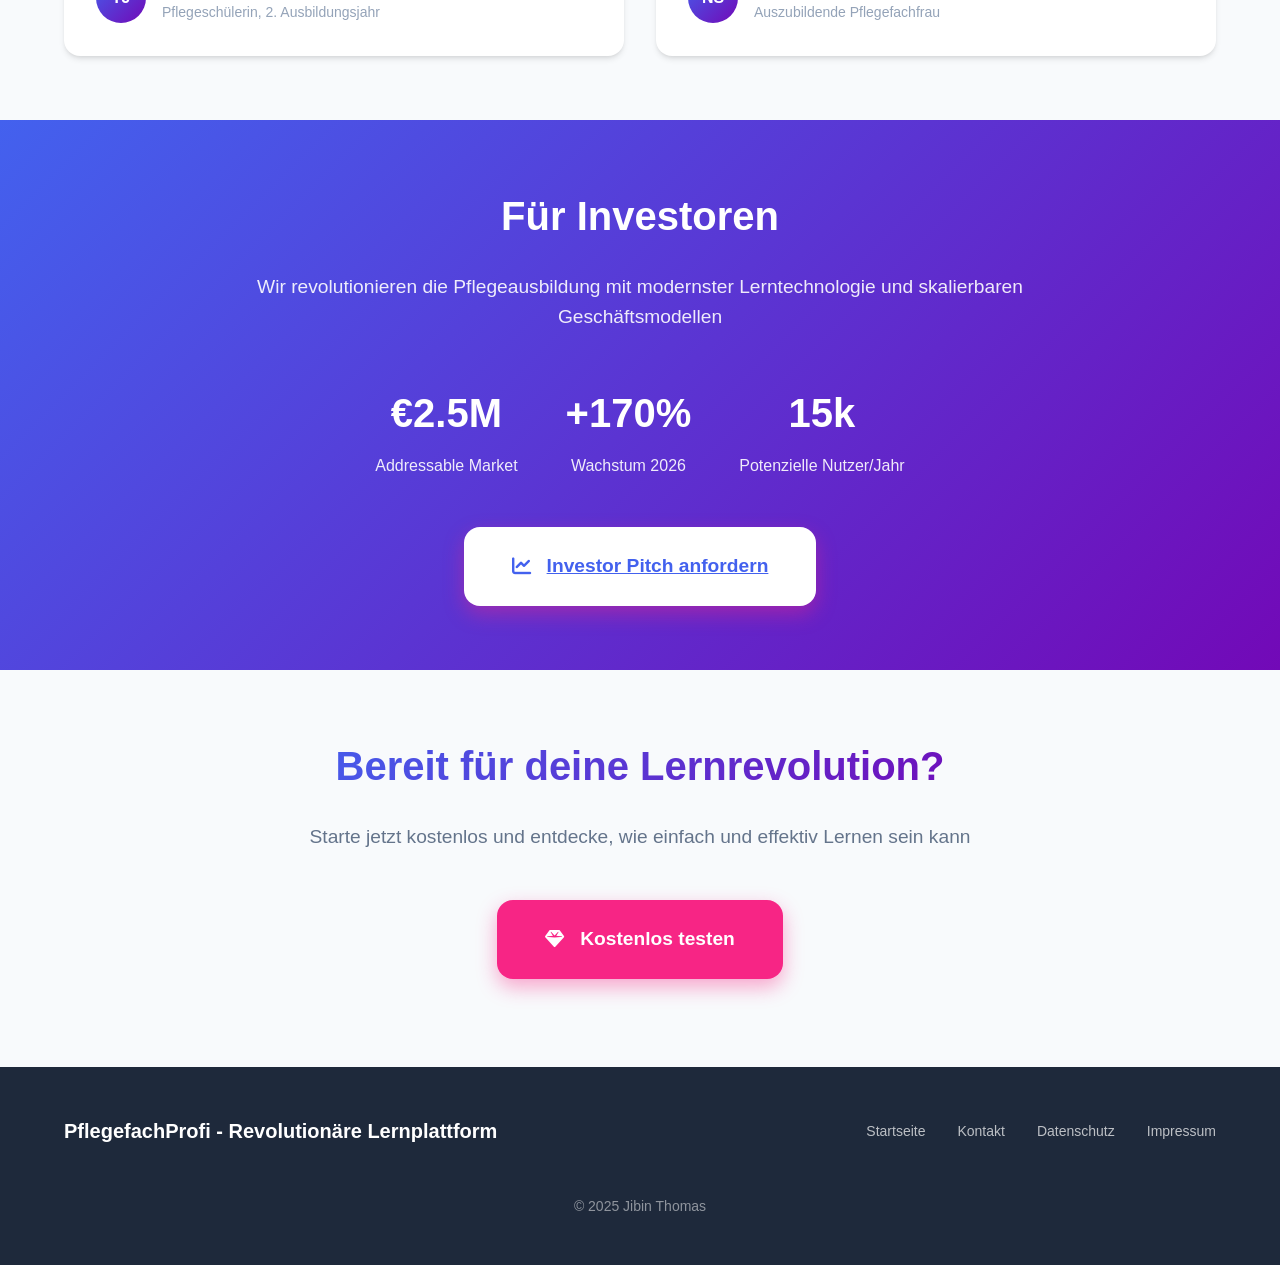
==== commit e28befaf: "Update index.html" ====
--- a/index.html
+++ b/index.html
@@ -149,7 +149,7 @@
 
         /* Navigation Bar */
         .navbar {
-            background: /*var(--primary-blue)100%;*/linear-gradient(135deg, var(--primary-blue) )0%, var(--primary-purple) 100%);*/
+            background: linear-gradient(135deg, var(--primary-blue) 0%, var(--primary-purple) 100%);
             padding: var(--space-sm) 0;
             box-shadow: var(--shadow-lg);
             position: sticky;
@@ -746,35 +746,6 @@
                 font-size: 2rem;
             }
         }
-        /* Offline state styles */
-body.offline::before {
-  content: "⚠️ Offline";
-  position: fixed;
-  top: 0;
-  left: 0;
-  right: 0;
-  background: var(--warning);
-  color: white;
-  text-align: center;
-  padding: 8px;
-  font-size: 0.875rem;
-  font-weight: bold;
-  z-index: 1001;
-}
-
-/* PWA specific styles */
-@media (display-mode: standalone) {
-  body {
-    padding-top: env(safe-area-inset-top);
-    padding-bottom: env(safe-area-inset-bottom);
-    padding-left: env(safe-area-inset-left);
-    padding-right: env(safe-area-inset-right);
-  }
-  
-  .navbar {
-    padding-top: calc(var(--space-sm) + env(safe-area-inset-top));
-  }
-}
     </style>
 </head>
 <body>
@@ -802,19 +773,19 @@
                     </a>
                 </li>-->
                 <li class="nav-item">
-                    <a href="themen" class="nav-link">
+                    <a href="themen.html" class="nav-link">
                         <i class="fas fa-book-medical"></i>
                         Lernmodule
                     </a>
                 </li>
                 <li class="nav-item">
-                    <a href="lernspiele" class="nav-link">
+                    <a href="lernspiele.html" class="nav-link">
                         <i class="fas fa-gamepad"></i>
                         Lernspiele
                     </a>
                 </li>
                 <li class="nav-item">
-                    <a href="/fallbeispiele" class="nav-link">
+                    <a href="fallbeispiele.html" class="nav-link">
                         <i class="fas fa-procedures"></i>
                         Fallbeispiele
                     </a>
@@ -1196,8 +1167,8 @@
                 }, 5000);
             }
         }
-    
-    
+    </script>
+    <script>
   // PWA Installation and Service Worker Registration
   if ('serviceWorker' in navigator) {
     window.addEventListener('load', function() {
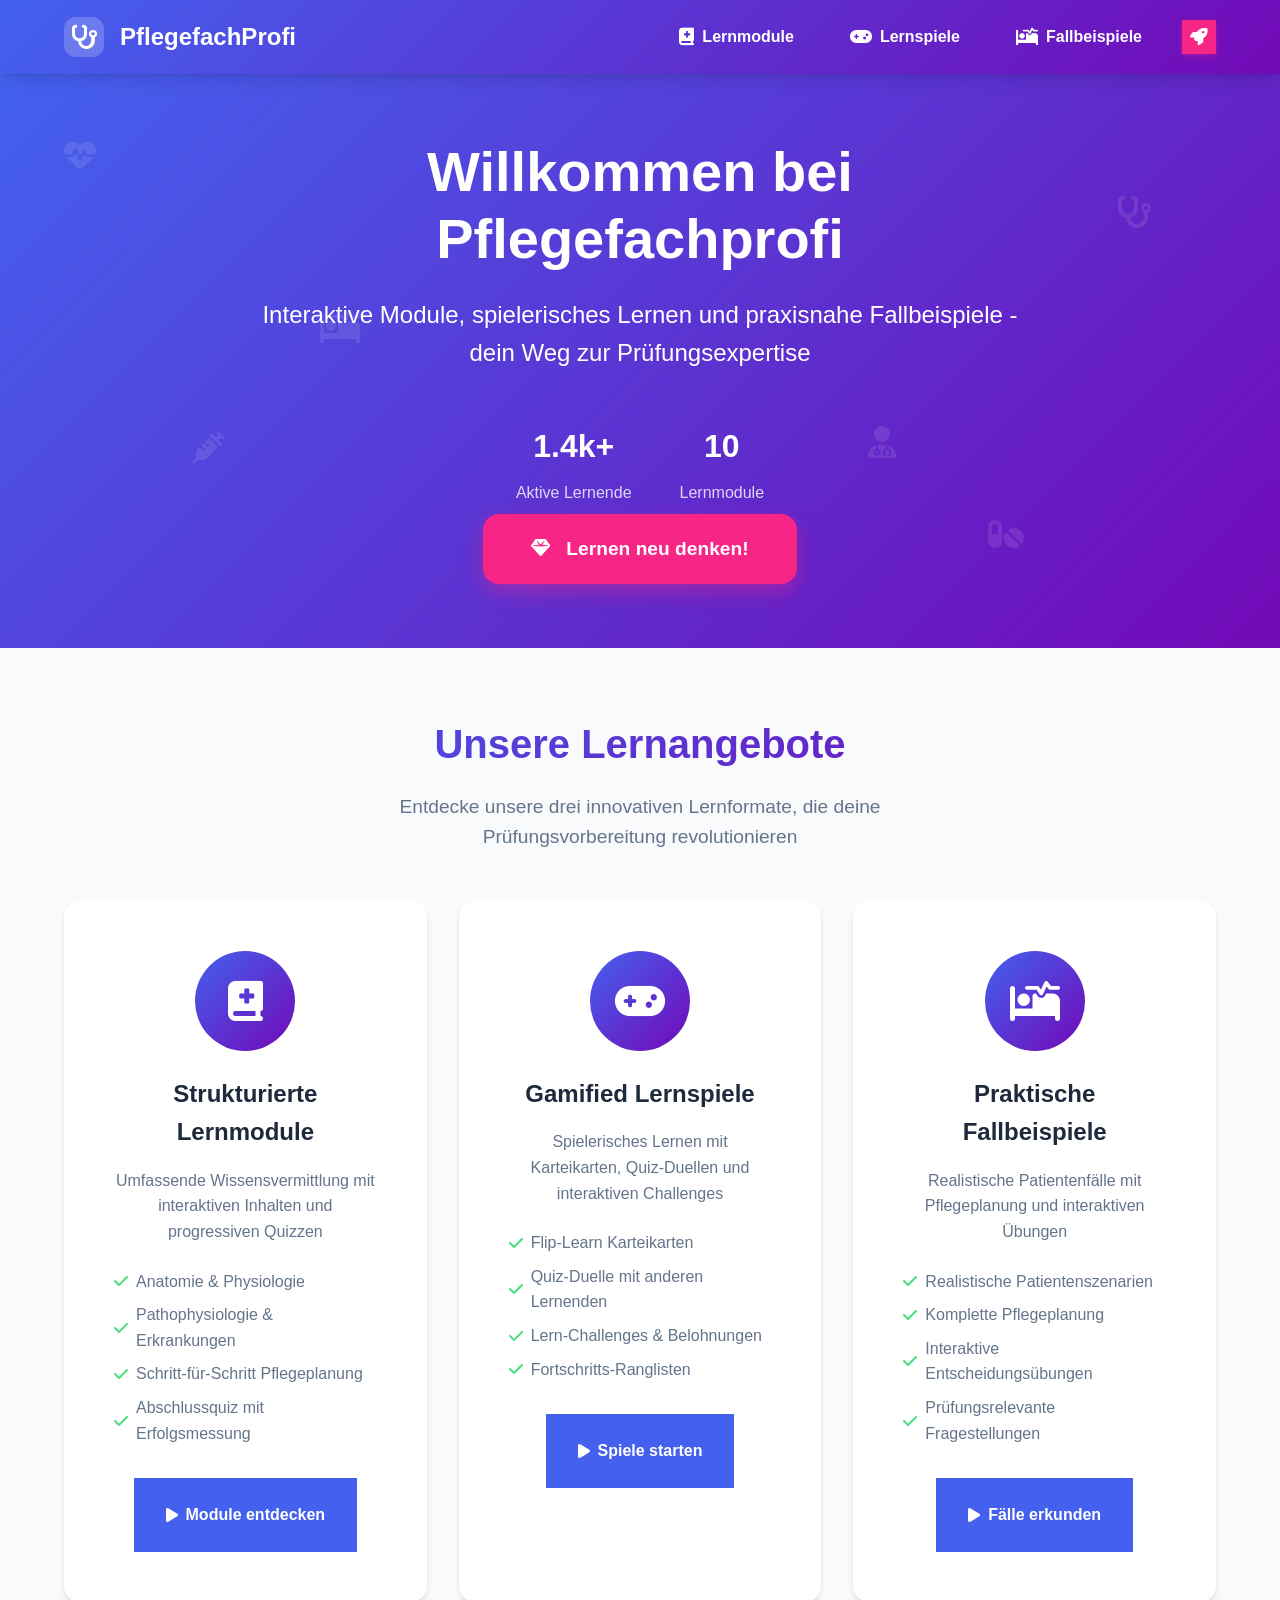
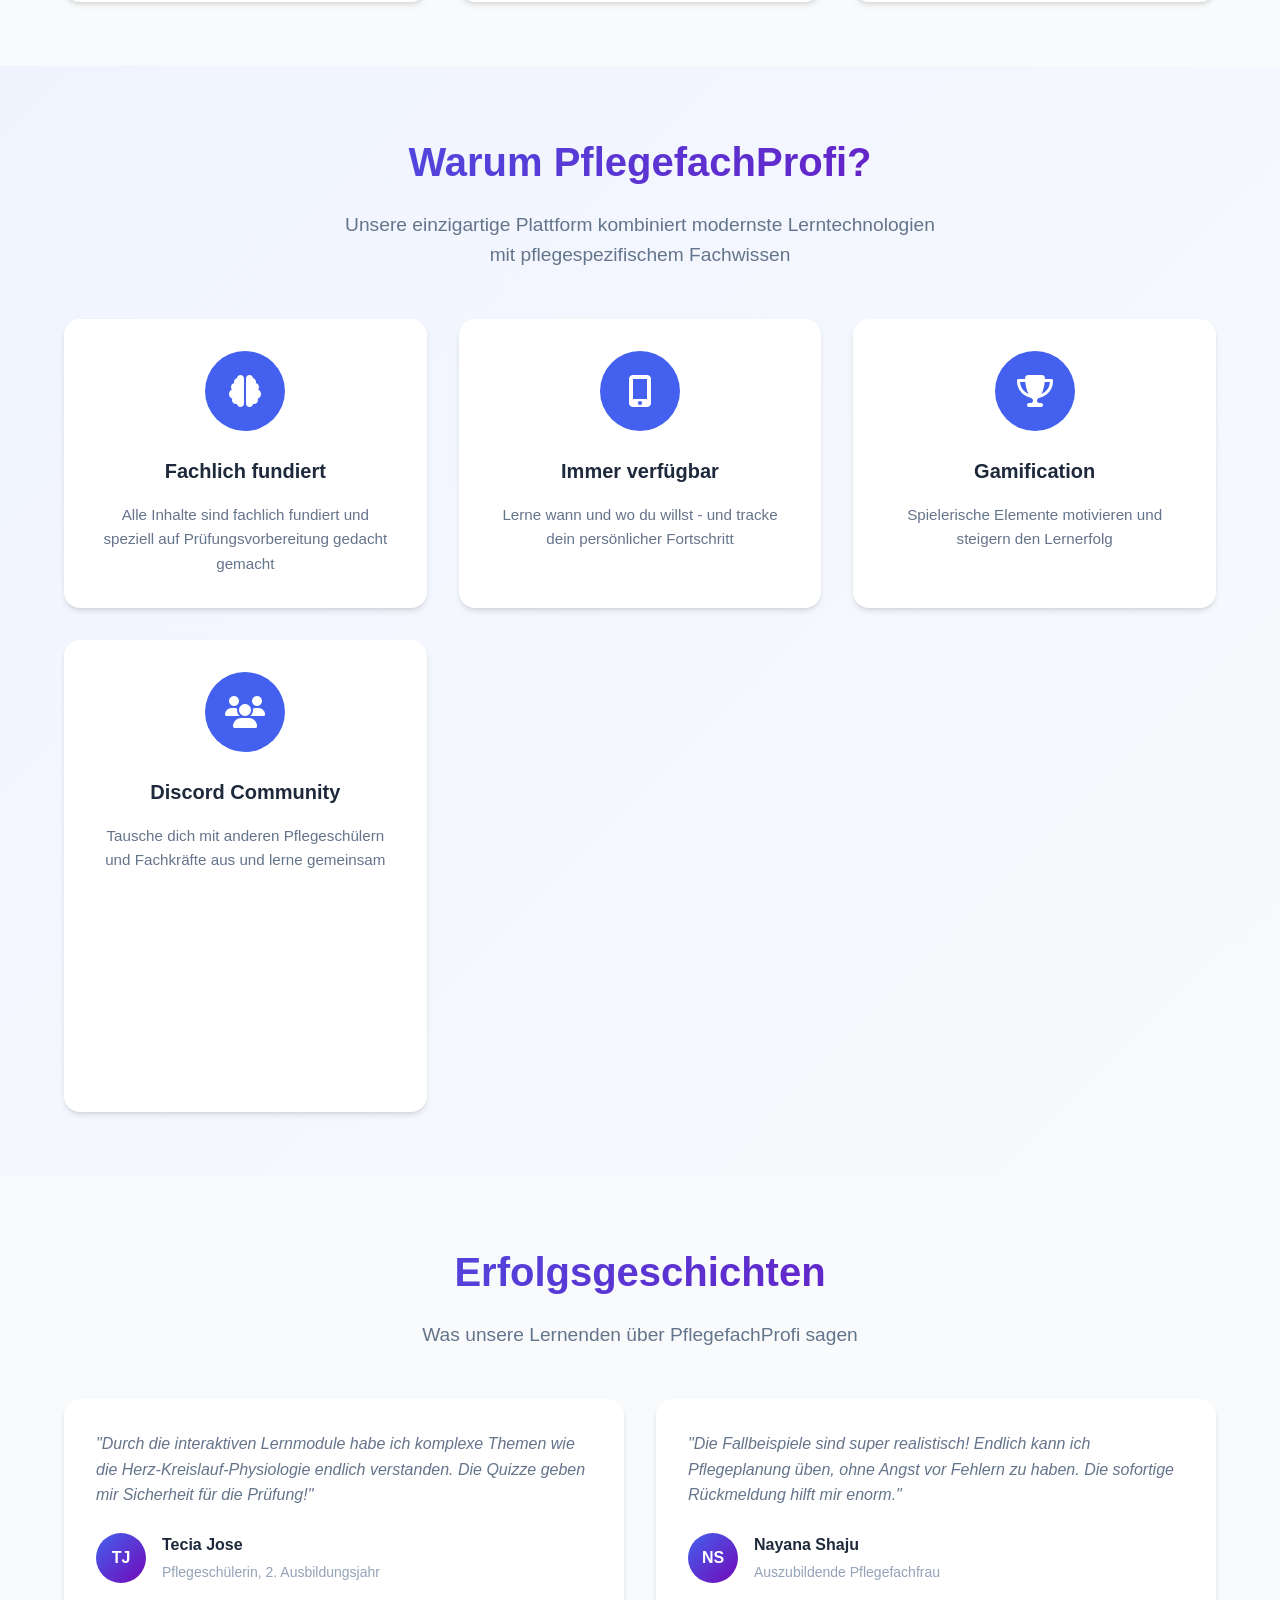
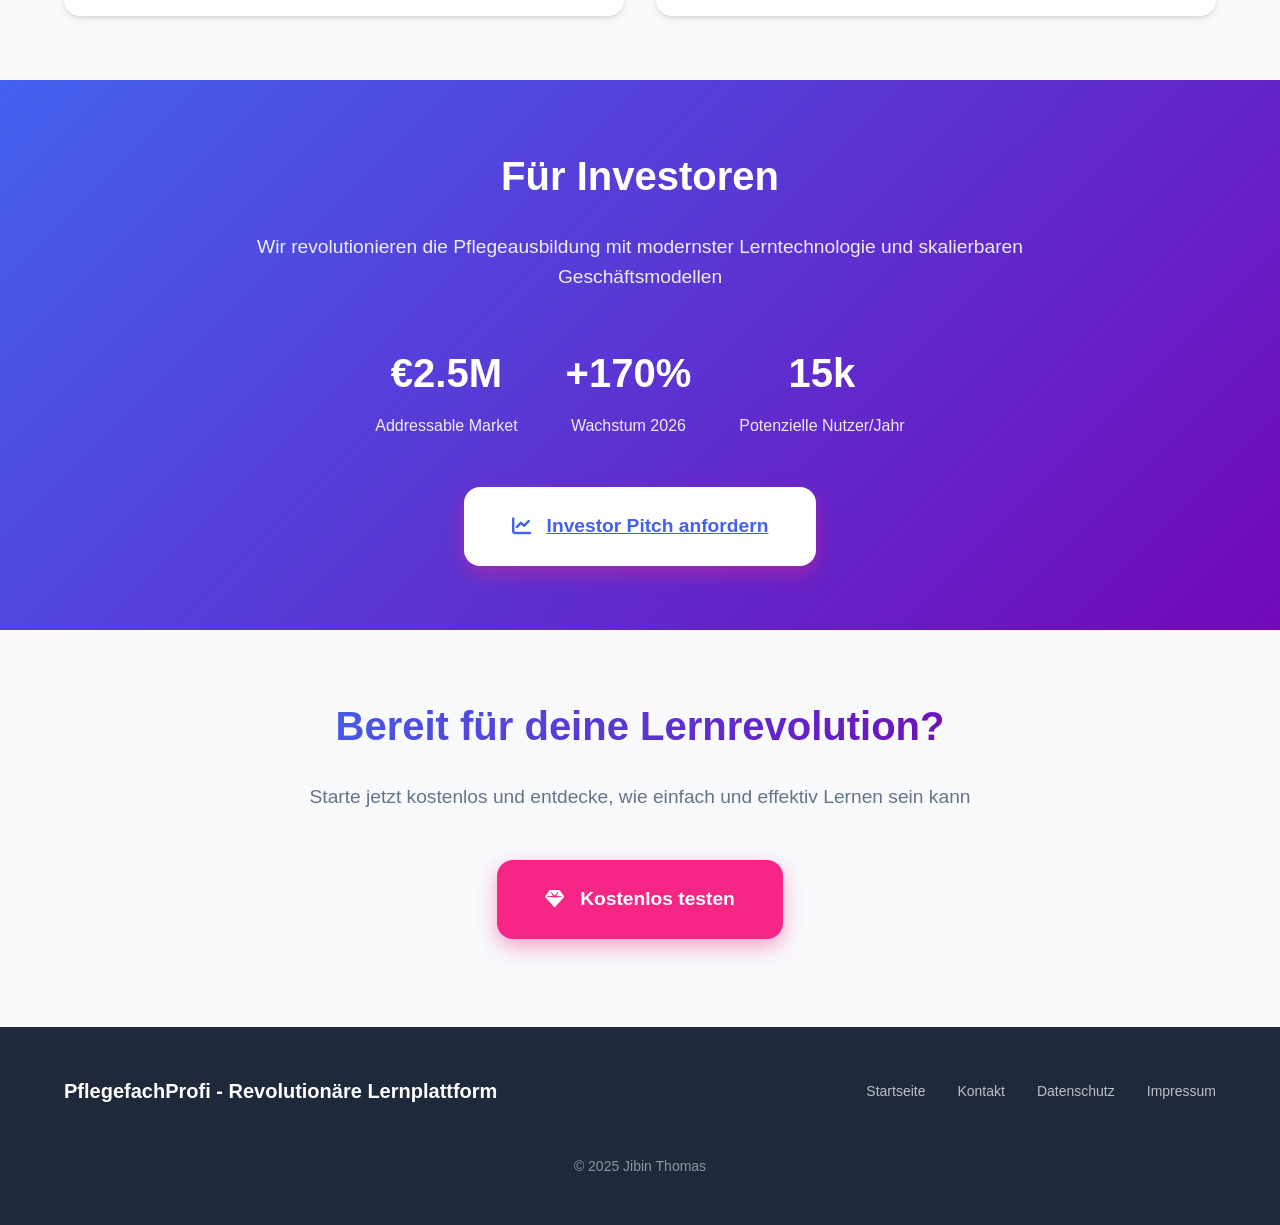
==== commit fb5ece9c: "Update index.html" ====
--- a/index.html
+++ b/index.html
@@ -297,7 +297,7 @@
             display: flex;
             justify-content: center;
             gap: var(--space-xl);
-            margin: var(--space-xl) 0;
+            margin: var(--space-xs);
             animation: slideInUp 0.8s ease 0.4s both;
         }
 
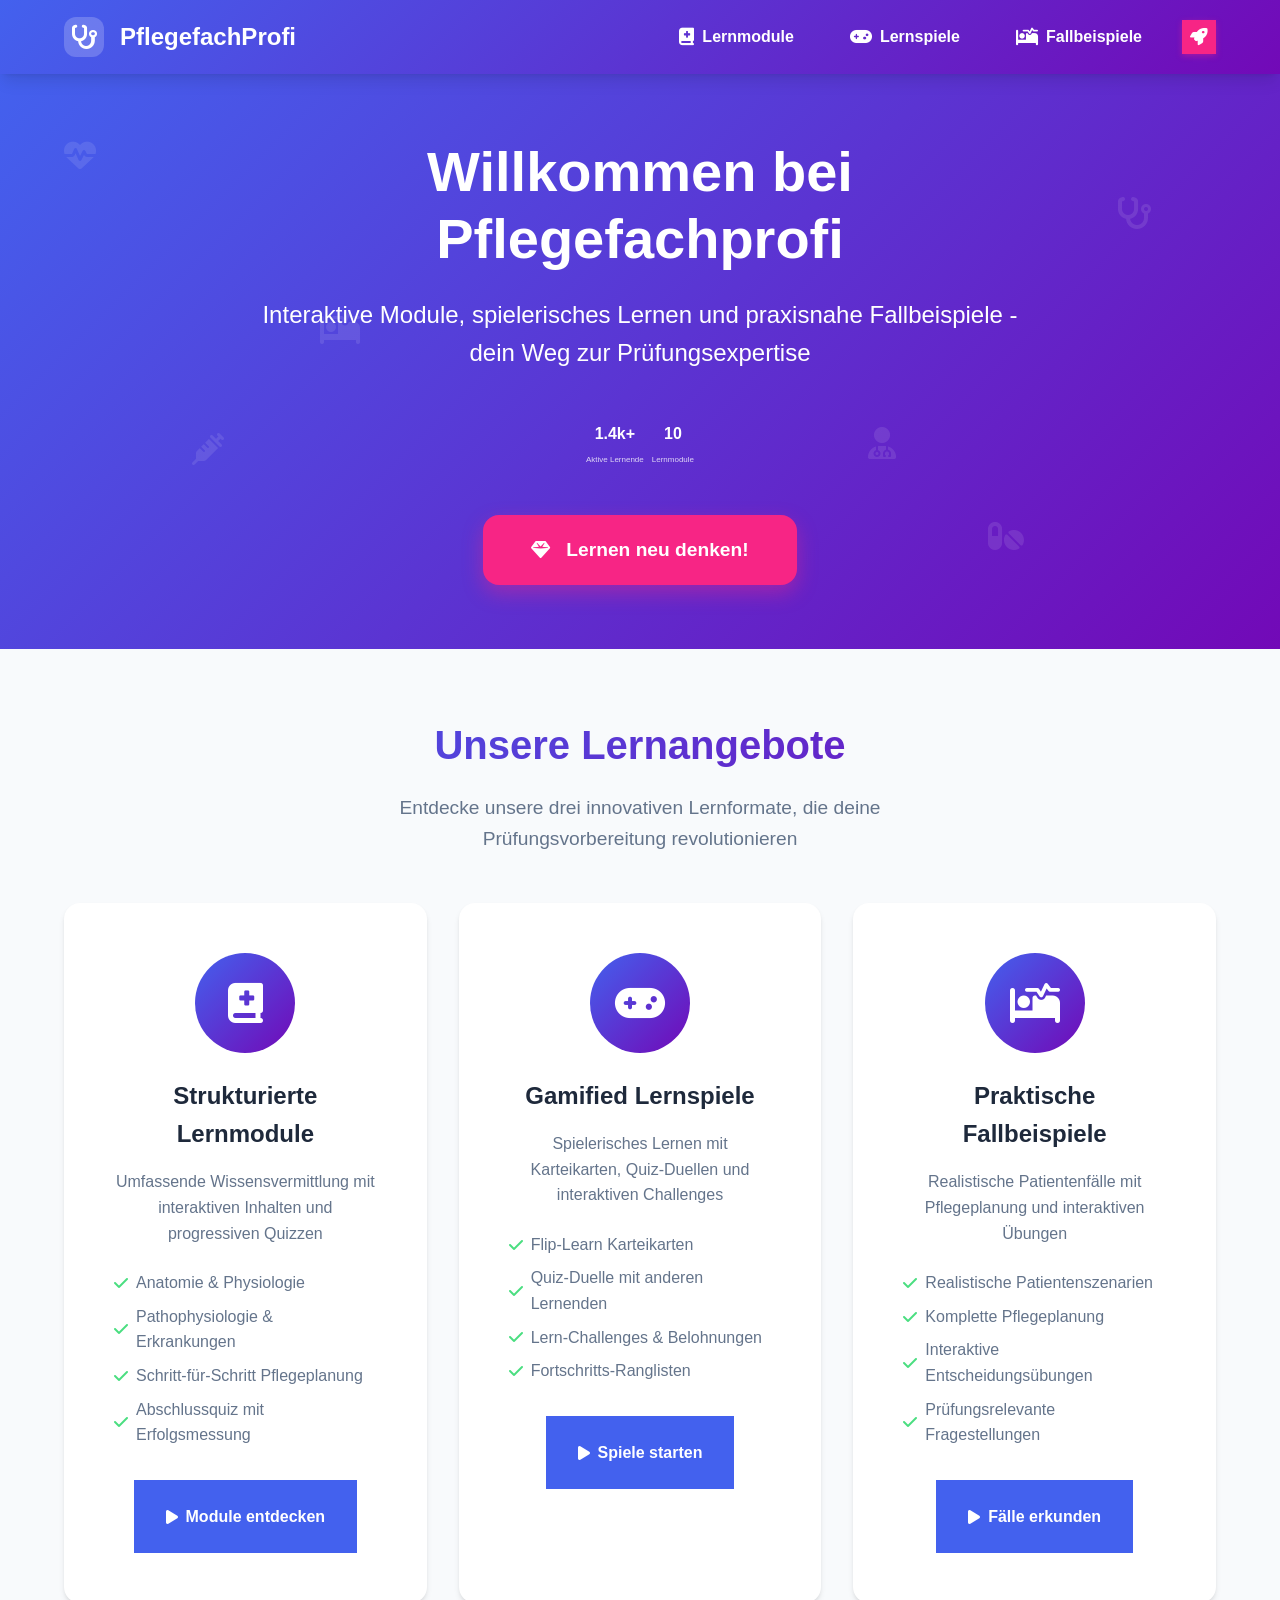
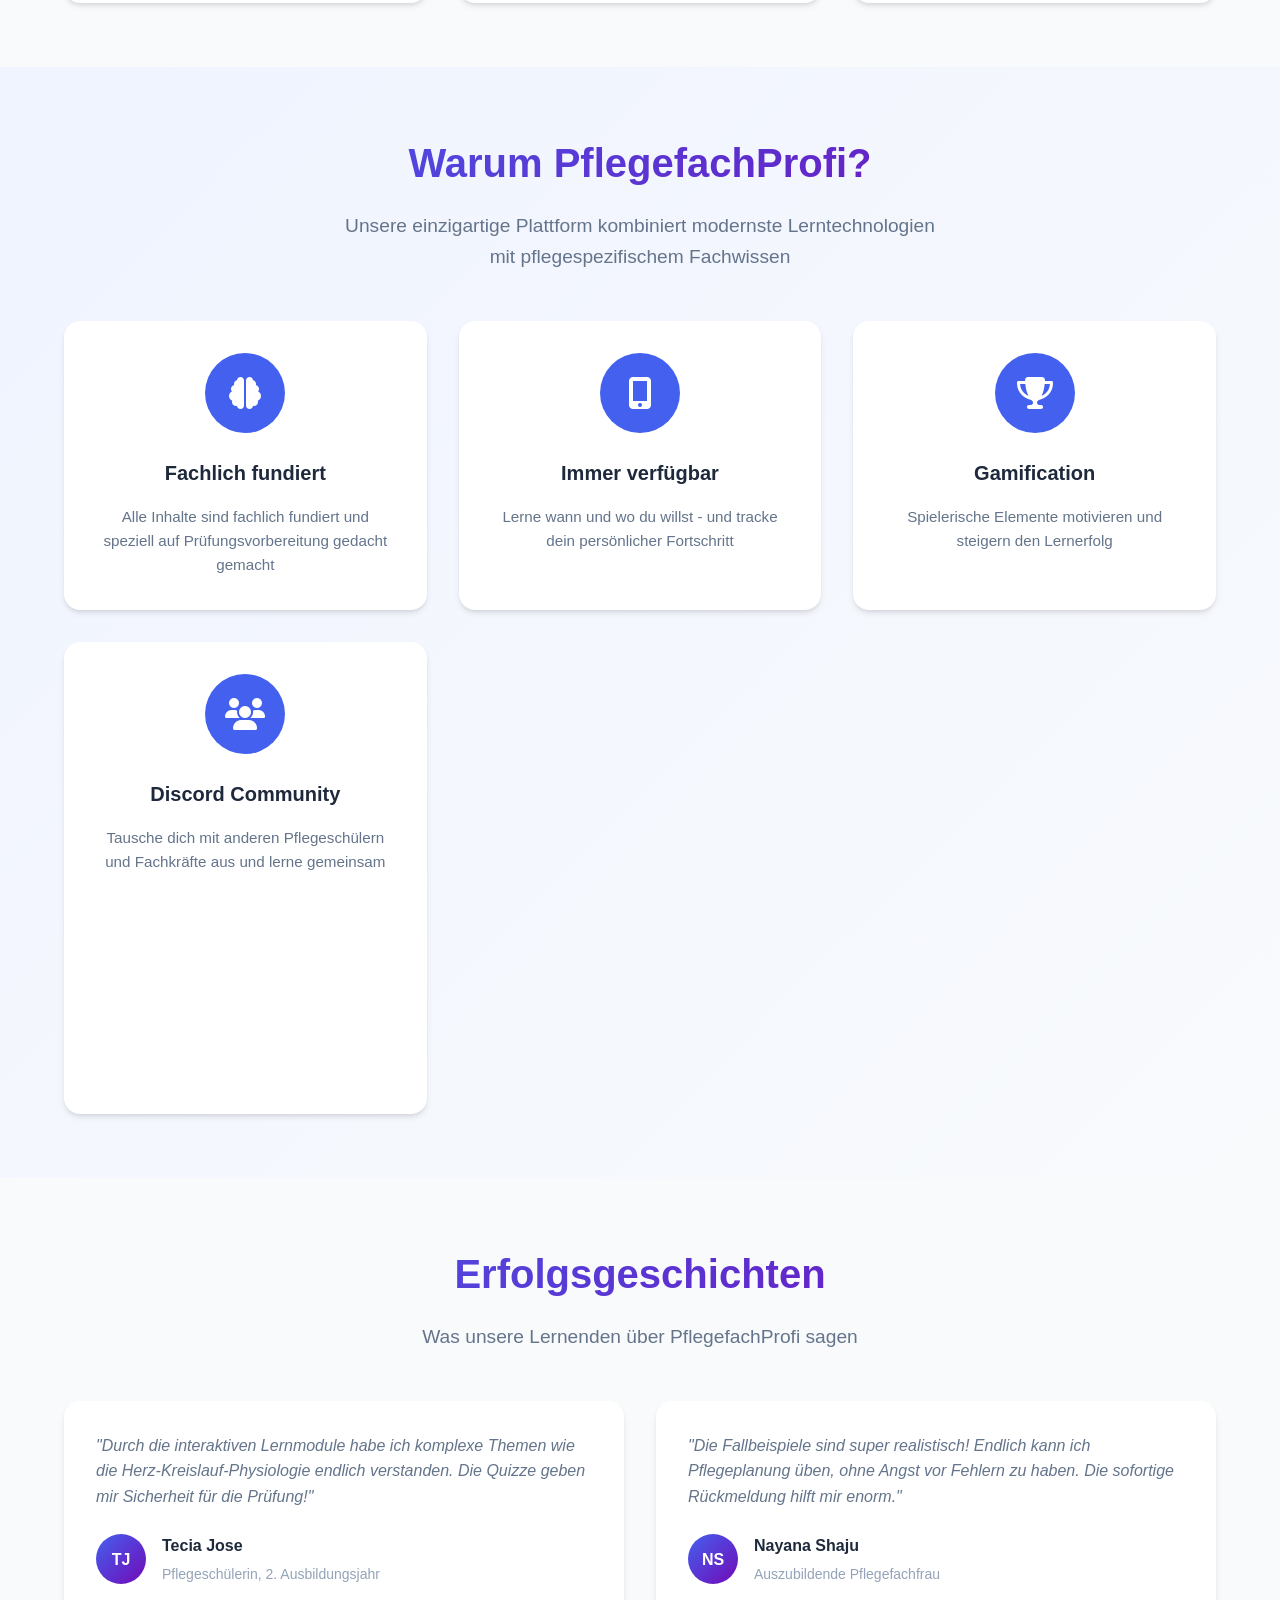
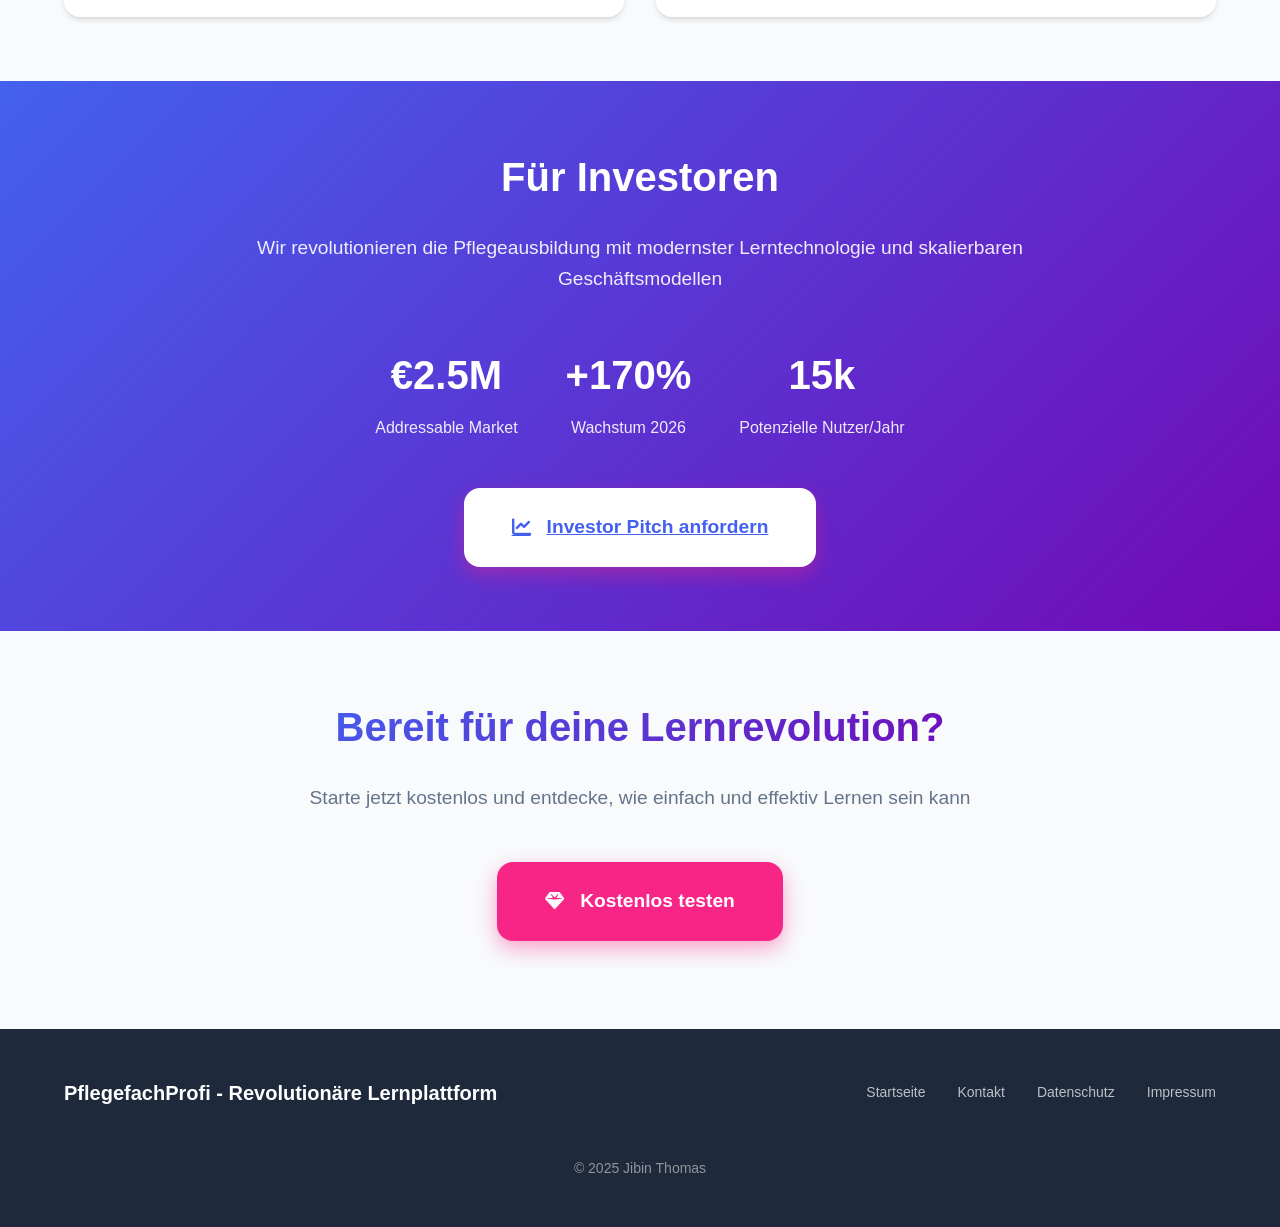
==== commit cf2a99ea: "Update index.html" ====
--- a/index.html
+++ b/index.html
@@ -296,8 +296,8 @@
         .hero-stats {
             display: flex;
             justify-content: center;
-            gap: var(--space-xl);
-            margin: var(--space-xs);
+            gap: var(--space-xs);
+            margin: var(--space-xl) 0;
             animation: slideInUp 0.8s ease 0.4s both;
         }
 
@@ -306,13 +306,13 @@
         }
 
         .stat-value {
-            font-size: 2rem;
+            font-size: 1rem;
             font-weight: var(--font-weight-bold);
             margin-bottom: var(--space-xs);
         }
 
         .stat-label {
-            font-size: 1rem;
+            font-size: 0.5rem;
             opacity: 0.8;
         }
 
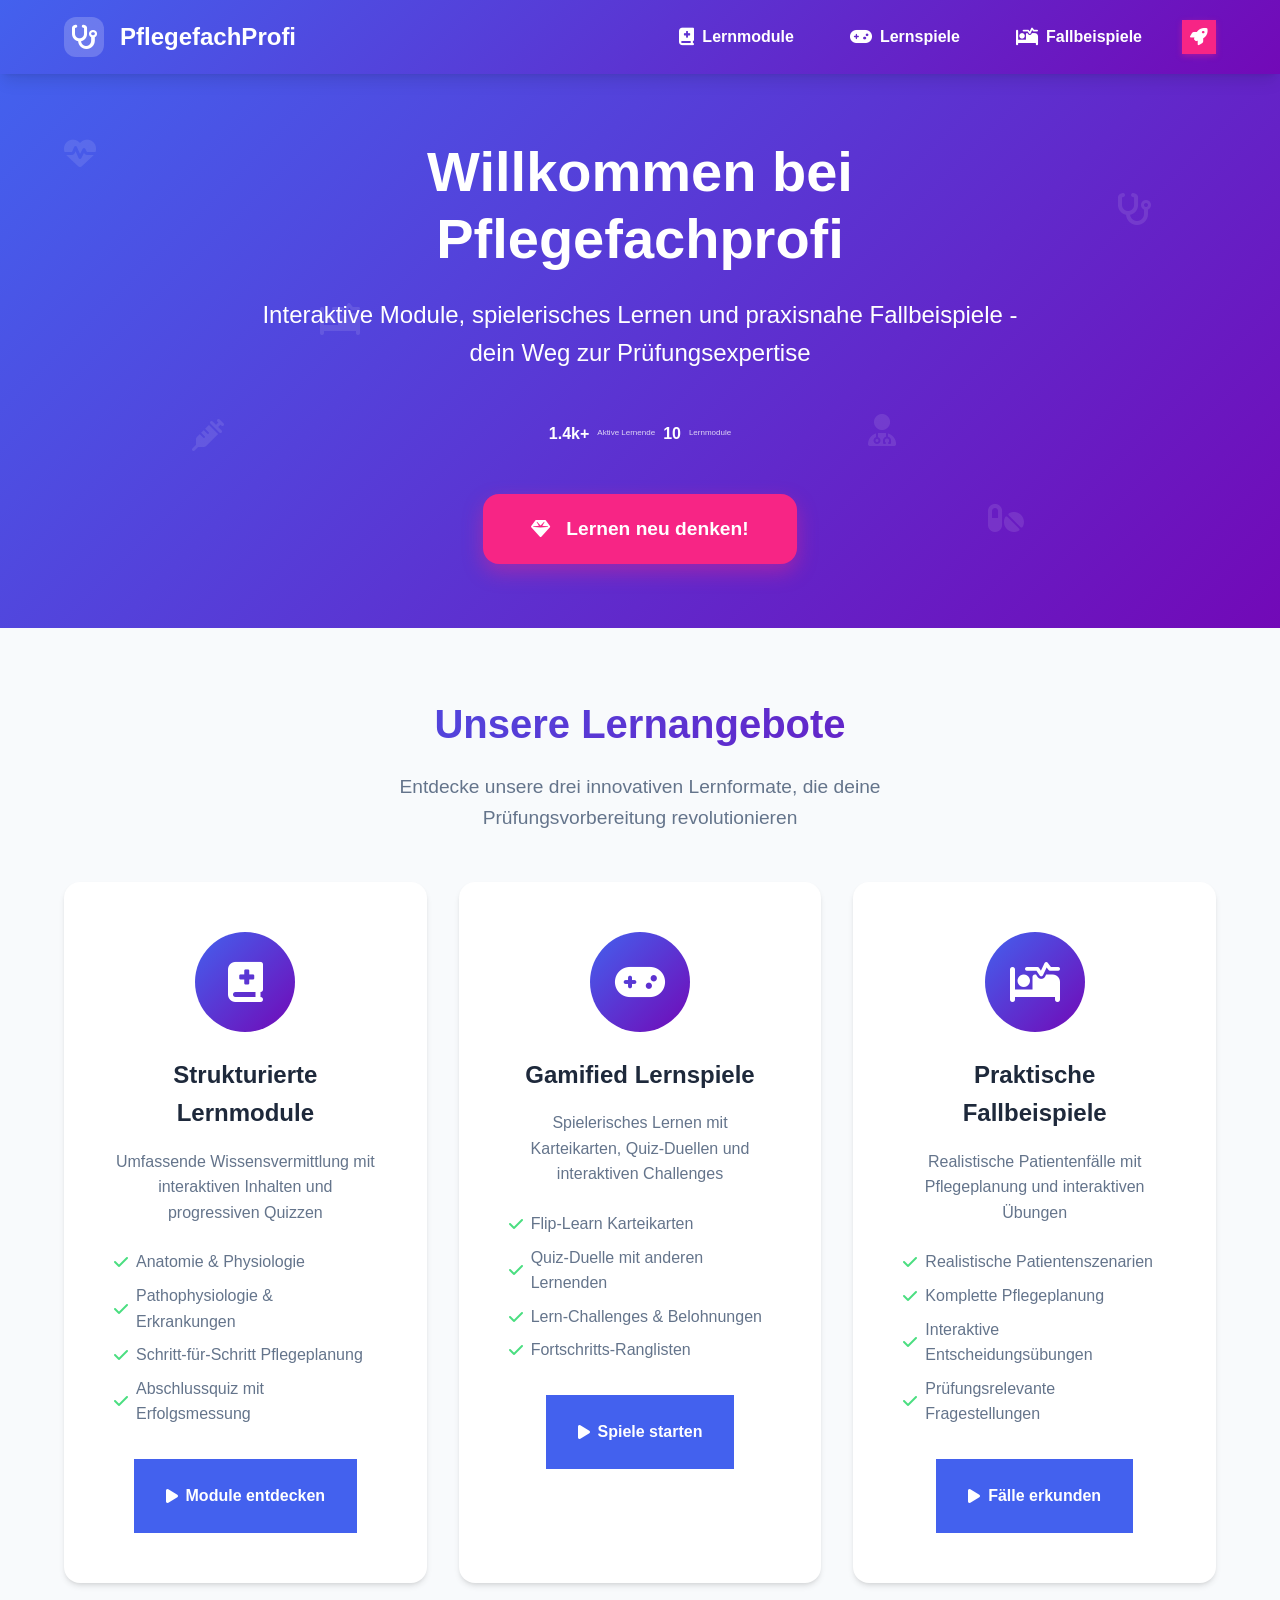
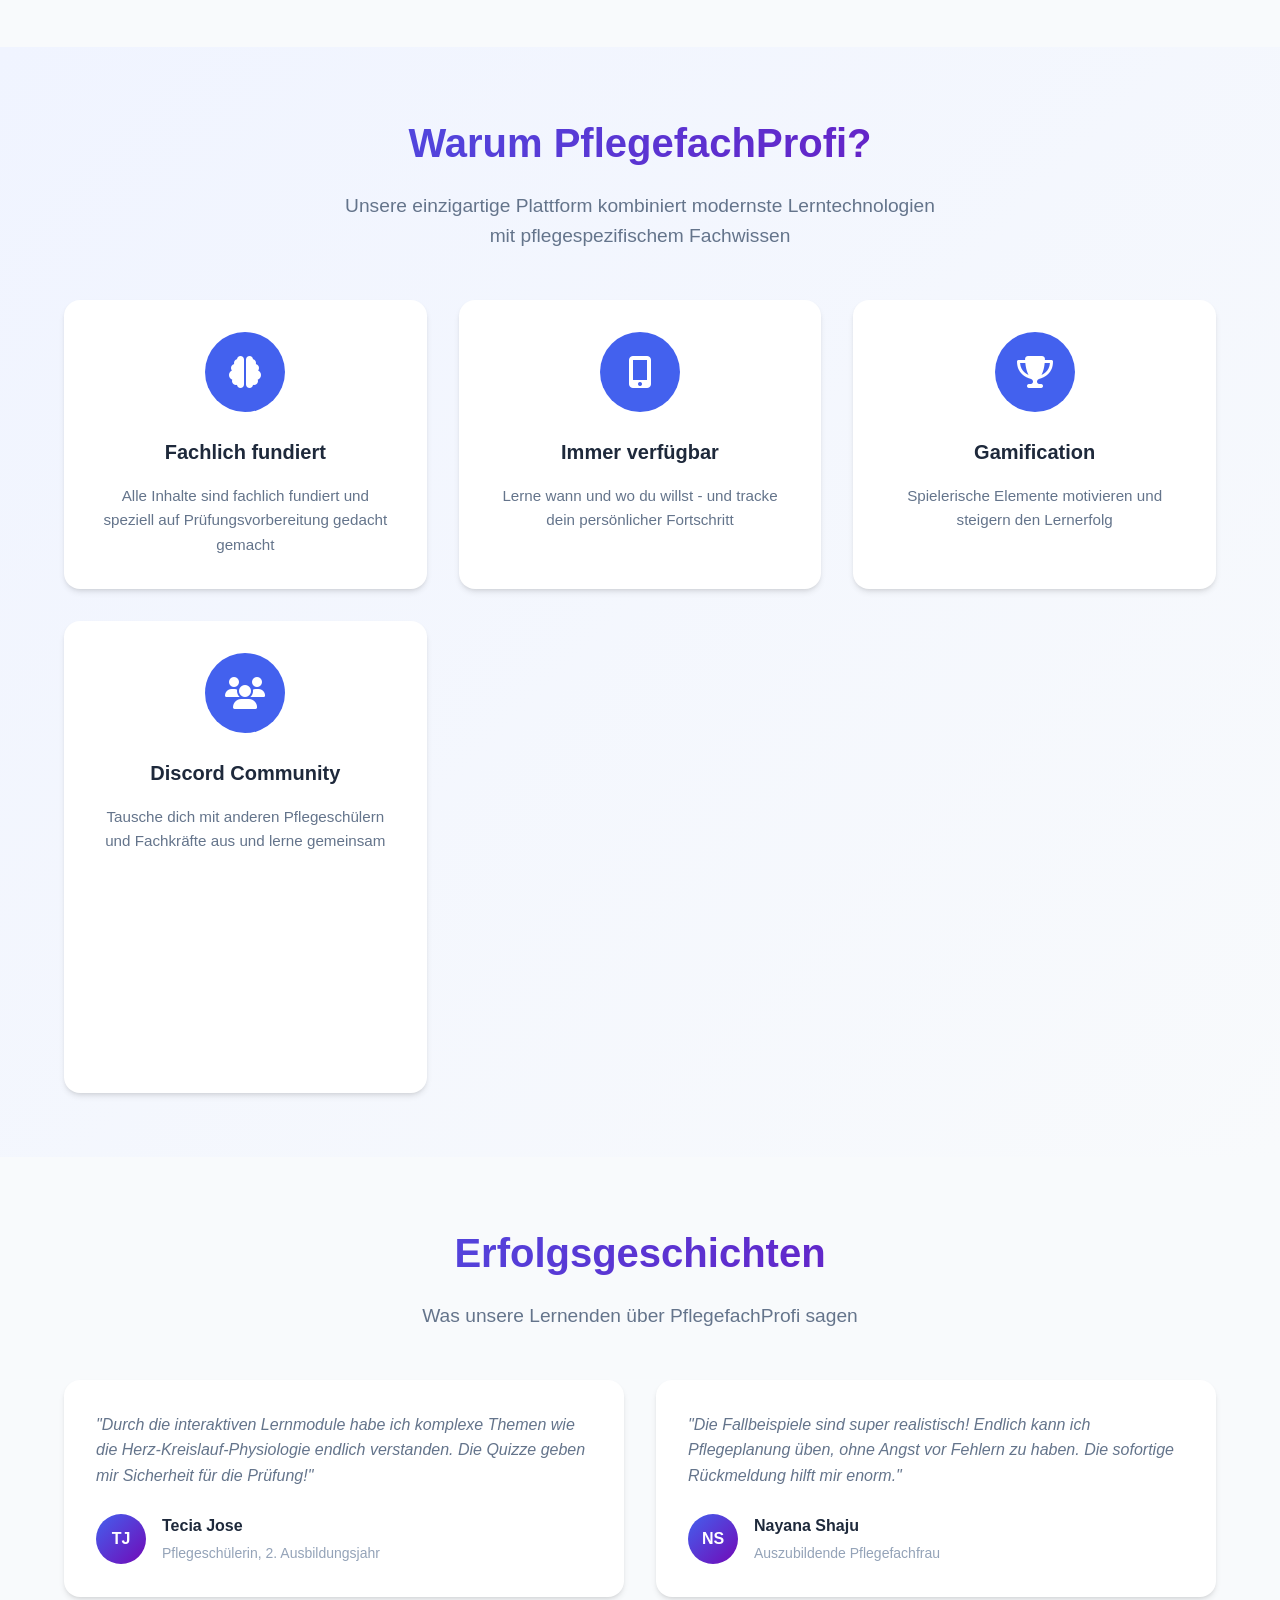
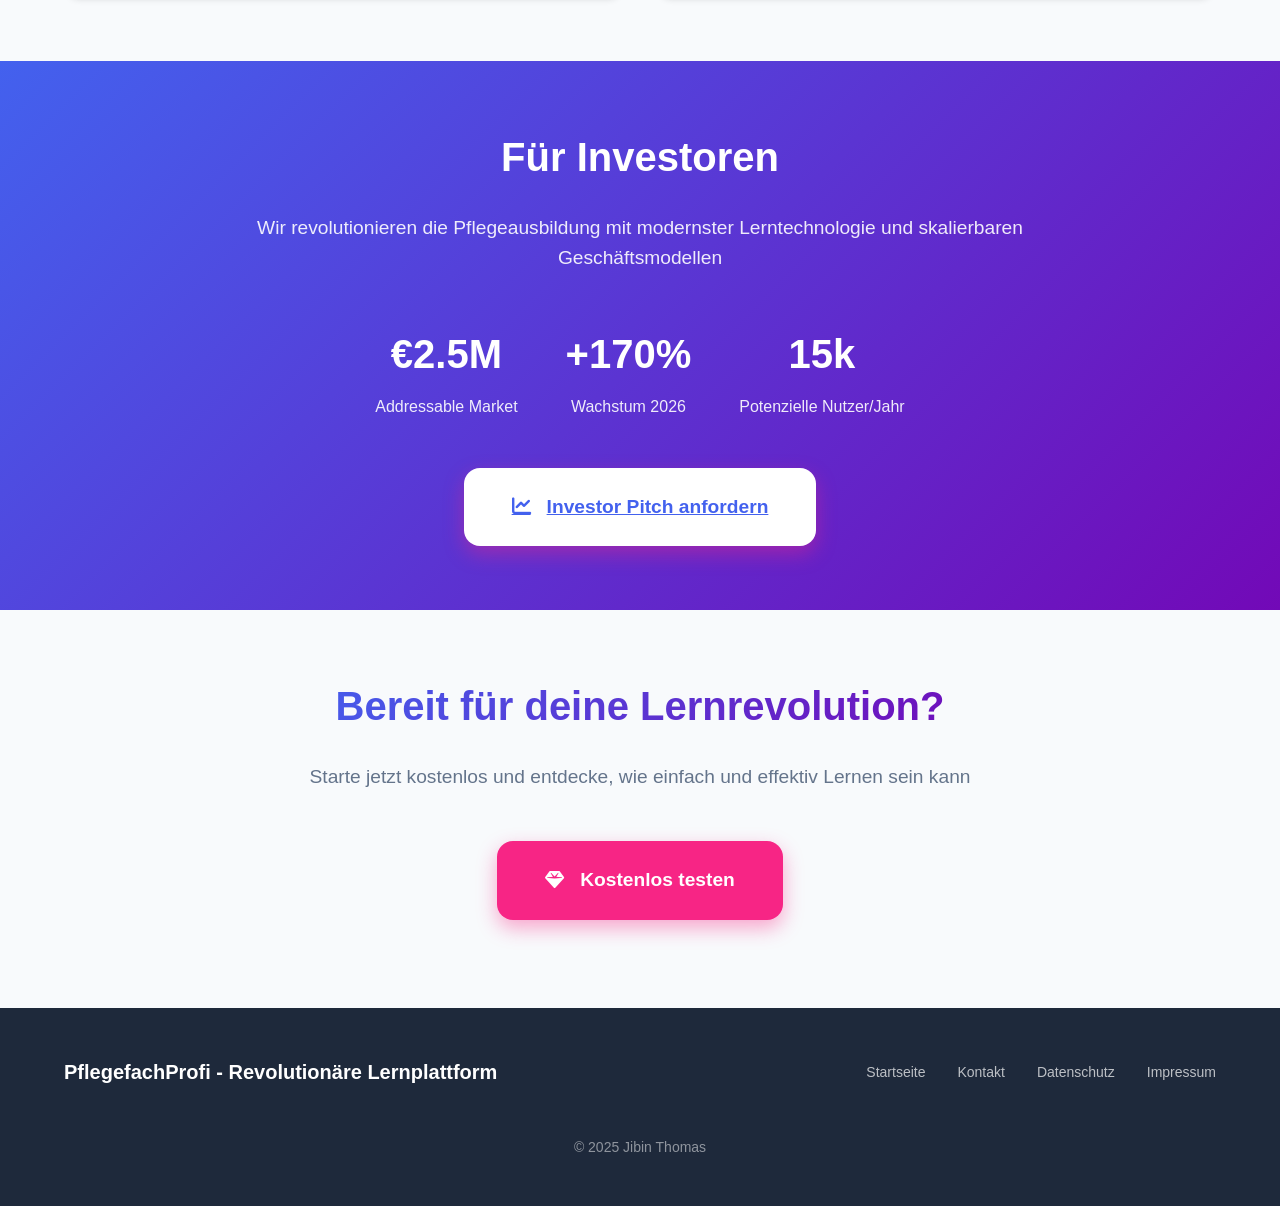
==== commit 1cc826fd: "Update index.html" ====
--- a/index.html
+++ b/index.html
@@ -293,7 +293,7 @@
             animation: slideInUp 0.8s ease 0.2s both;
         }
 
-        .hero-stats {
+       /* .hero-stats {
             display: flex;
             justify-content: center;
             gap: var(--space-xs);
@@ -314,7 +314,36 @@
         .stat-label {
             font-size: 0.5rem;
             opacity: 0.8;
-        }
+        }*/
+
+
+        .hero-stats {
+    display: flex;
+    justify-content: center;
+    align-items: center;
+    gap: var(--space-xs);
+    margin: var(--space-xl) 0;
+    animation: slideInUp 0.8s ease 0.4s both;
+}
+
+.stat-bubble {
+    display: flex;
+    align-items: center;
+    gap: var(--space-xs); /* Space between value and label */
+    text-align: center;
+}
+
+.stat-value {
+    font-size: 1rem;
+    font-weight: var(--font-weight-bold);
+    margin-bottom: 0; /* Remove the bottom margin */
+}
+
+.stat-label {
+    font-size: 0.5rem;
+    opacity: 0.8;
+}
+        
 
         .cta-pulse {
             display: inline-flex;
@@ -823,8 +852,8 @@
                     <div class="stat-bubble">
                         <div class="stat-value">1.4k+</div>
                         <div class="stat-label">Aktive Lernende</div>
-                    </div>
-                    <div class="stat-bubble">
+                    
+                    
                         <div class="stat-value">10</div>
                         <div class="stat-label">Lernmodule</div>
                     </div>
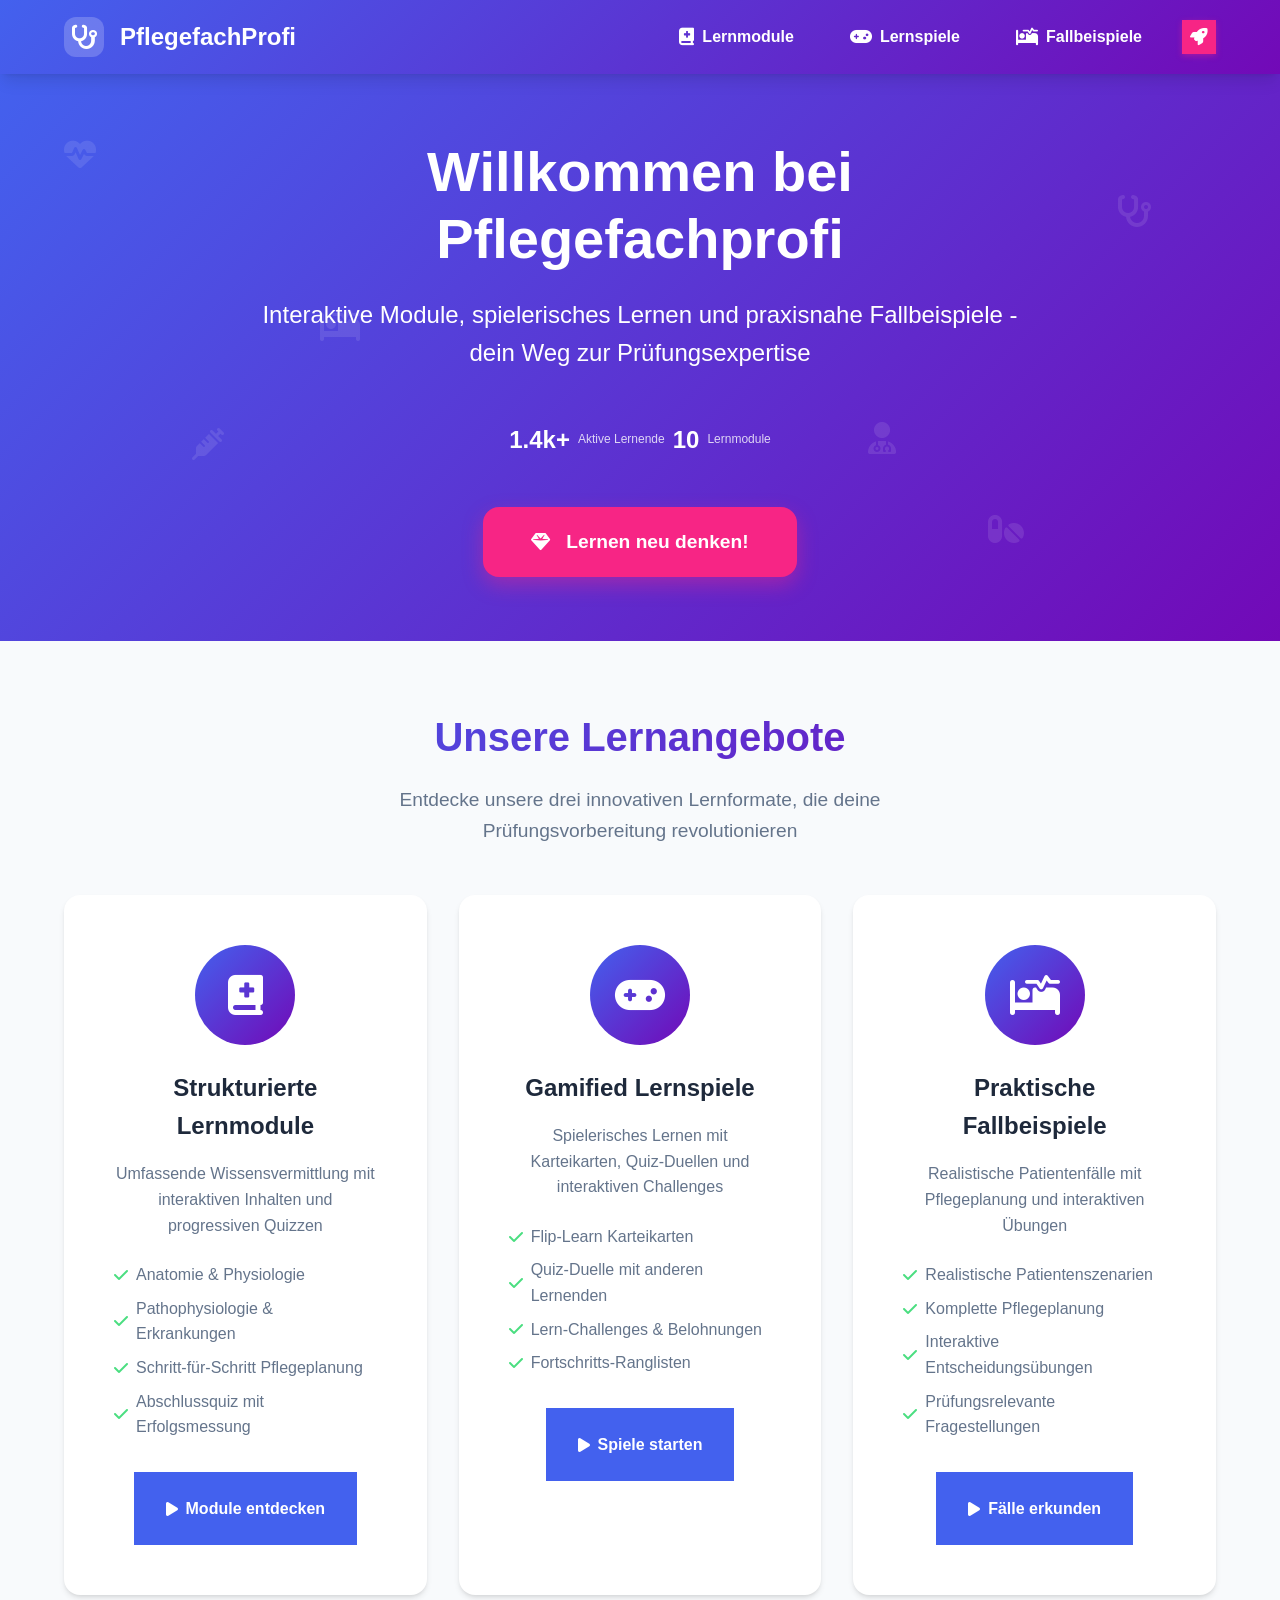
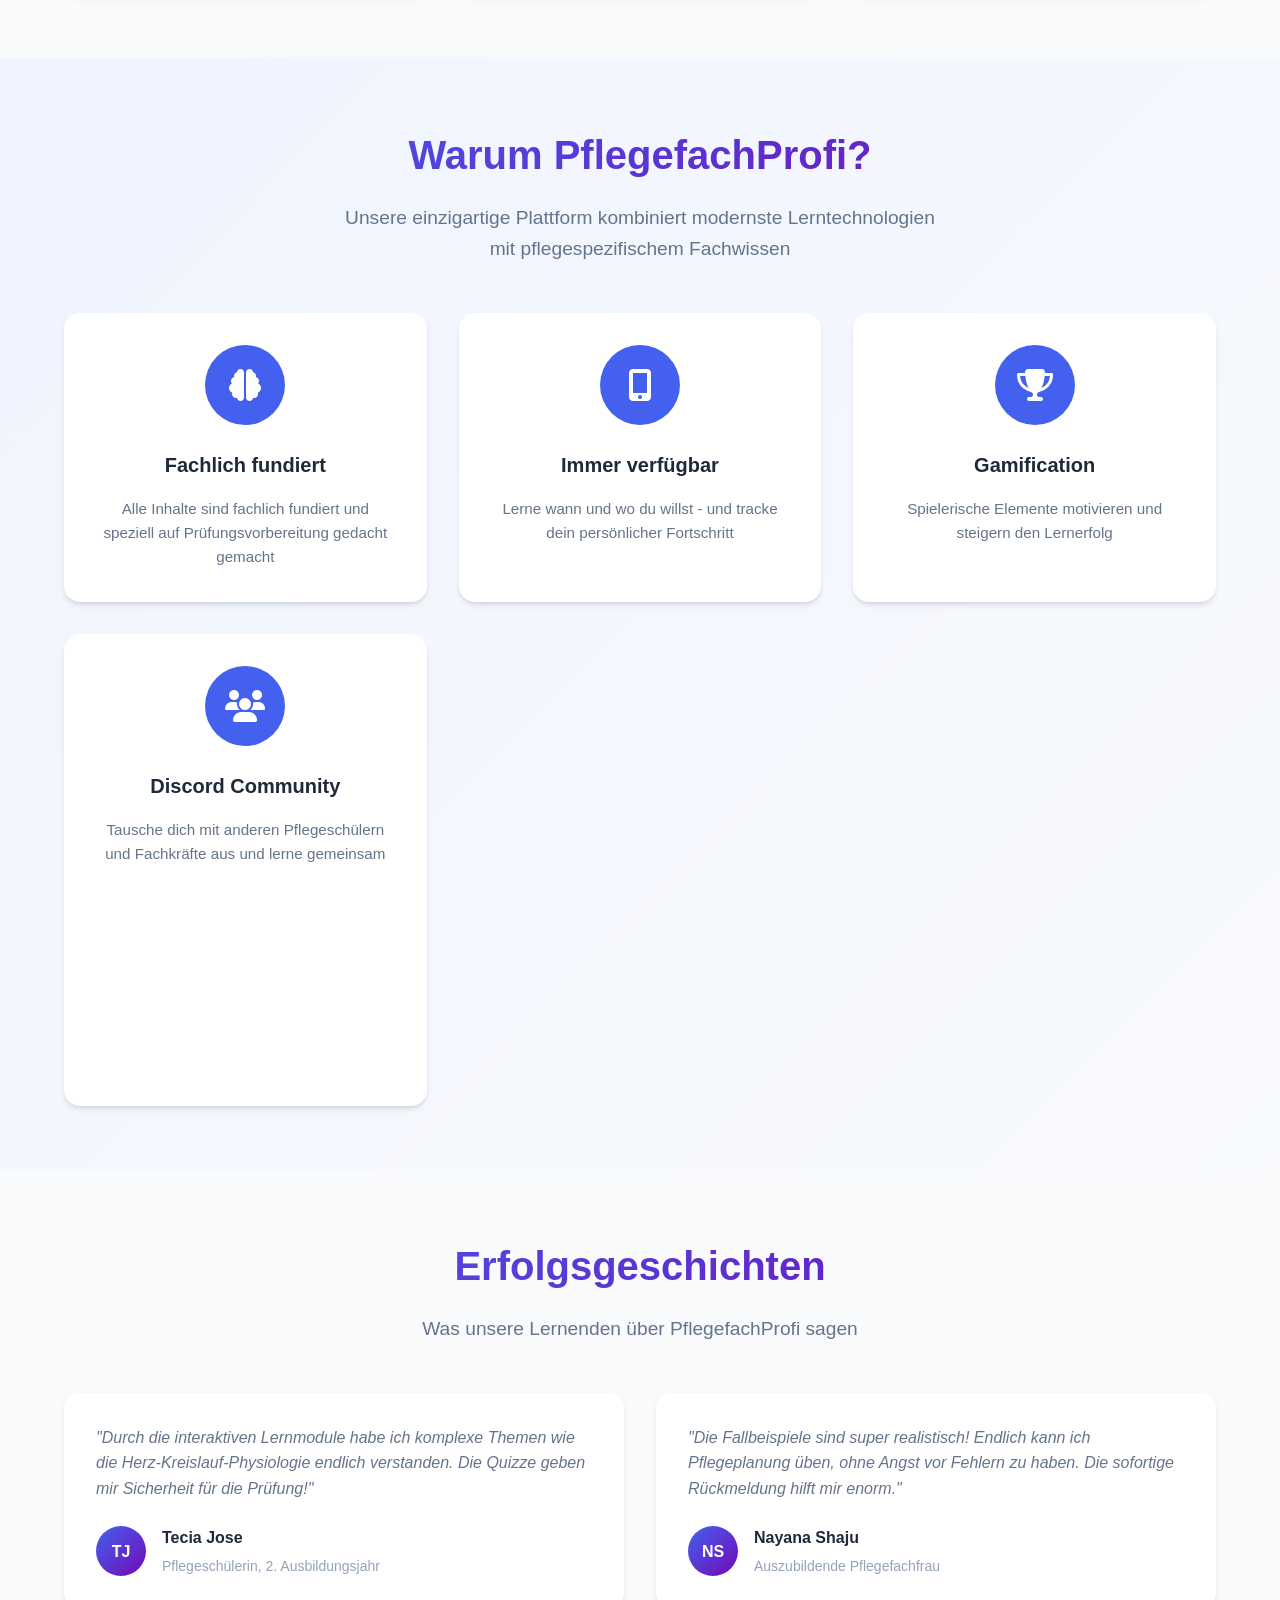
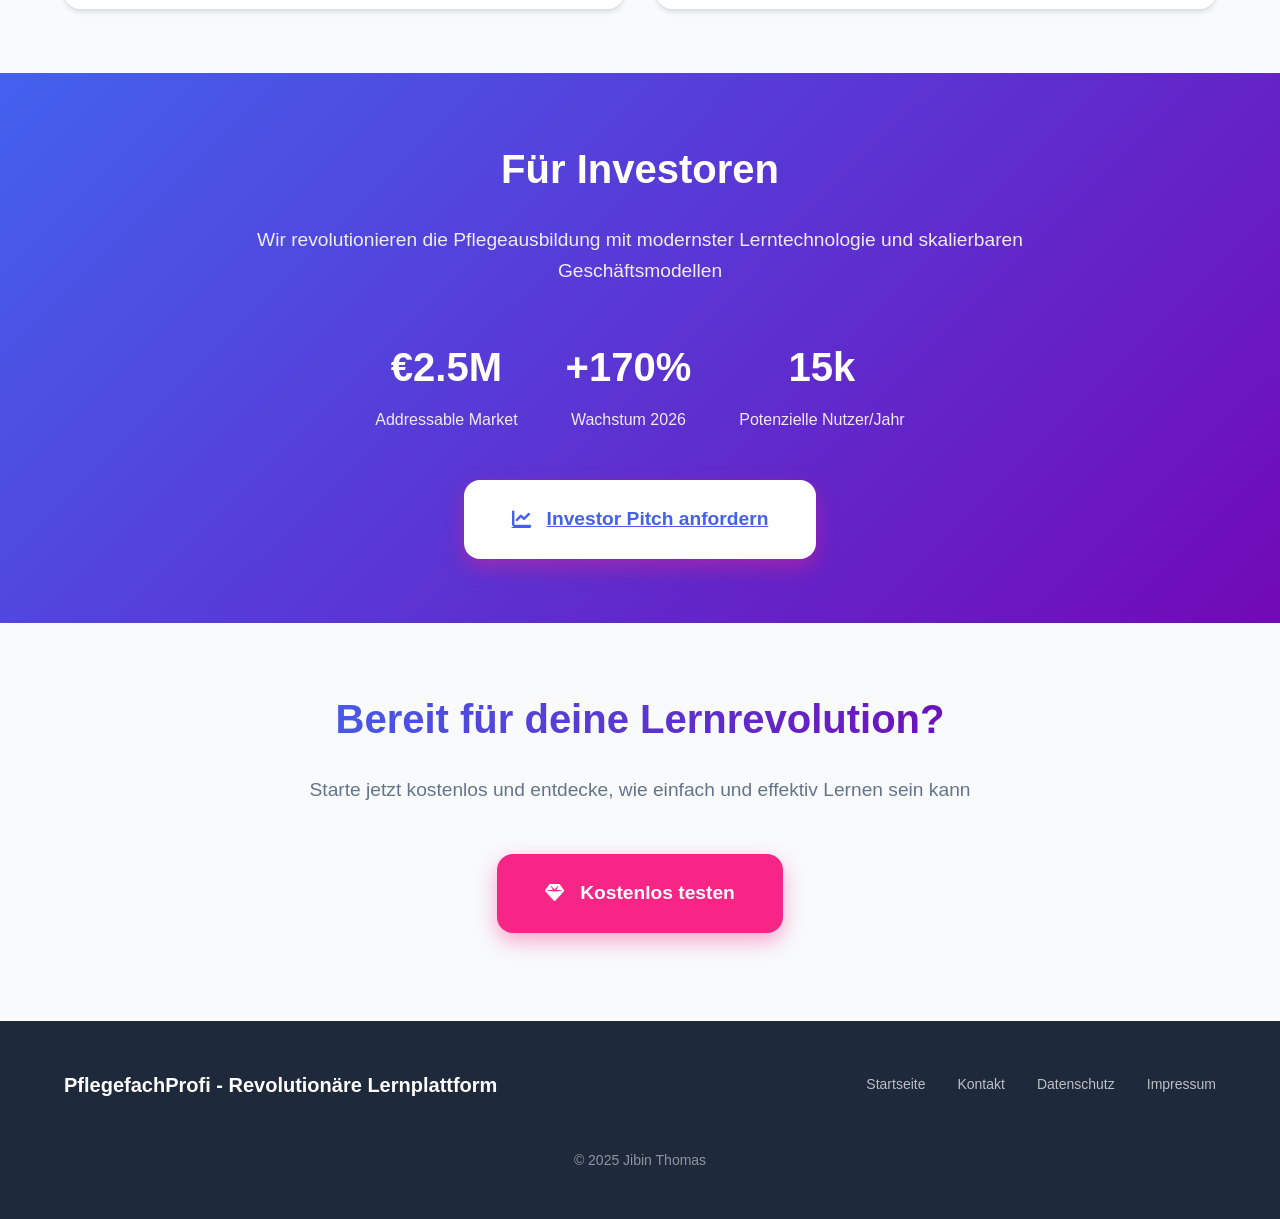
==== commit 8e316ea9: "Update index.html" ====
--- a/index.html
+++ b/index.html
@@ -334,13 +334,13 @@
 }
 
 .stat-value {
-    font-size: 1rem;
+    font-size: 1.5rem;
     font-weight: var(--font-weight-bold);
     margin-bottom: 0; /* Remove the bottom margin */
 }
 
 .stat-label {
-    font-size: 0.5rem;
+    font-size: 0.75rem;
     opacity: 0.8;
 }
         
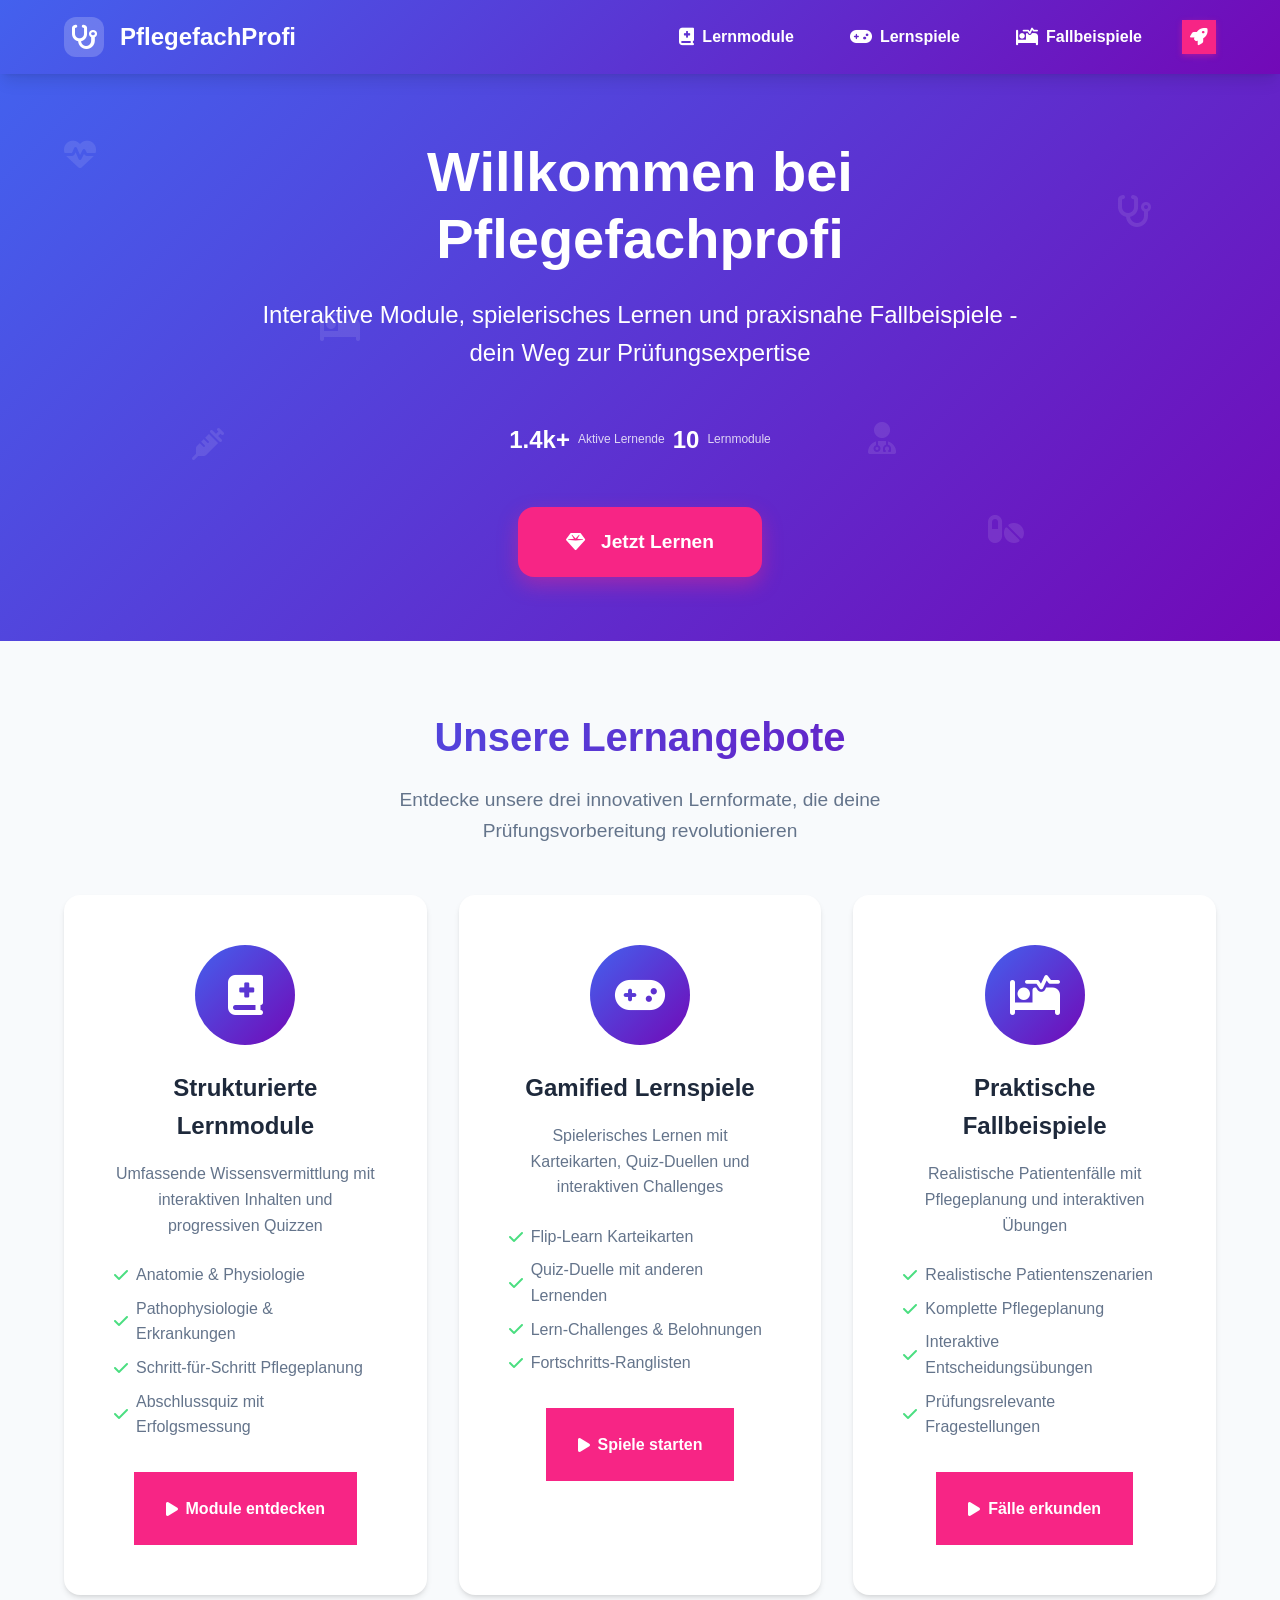
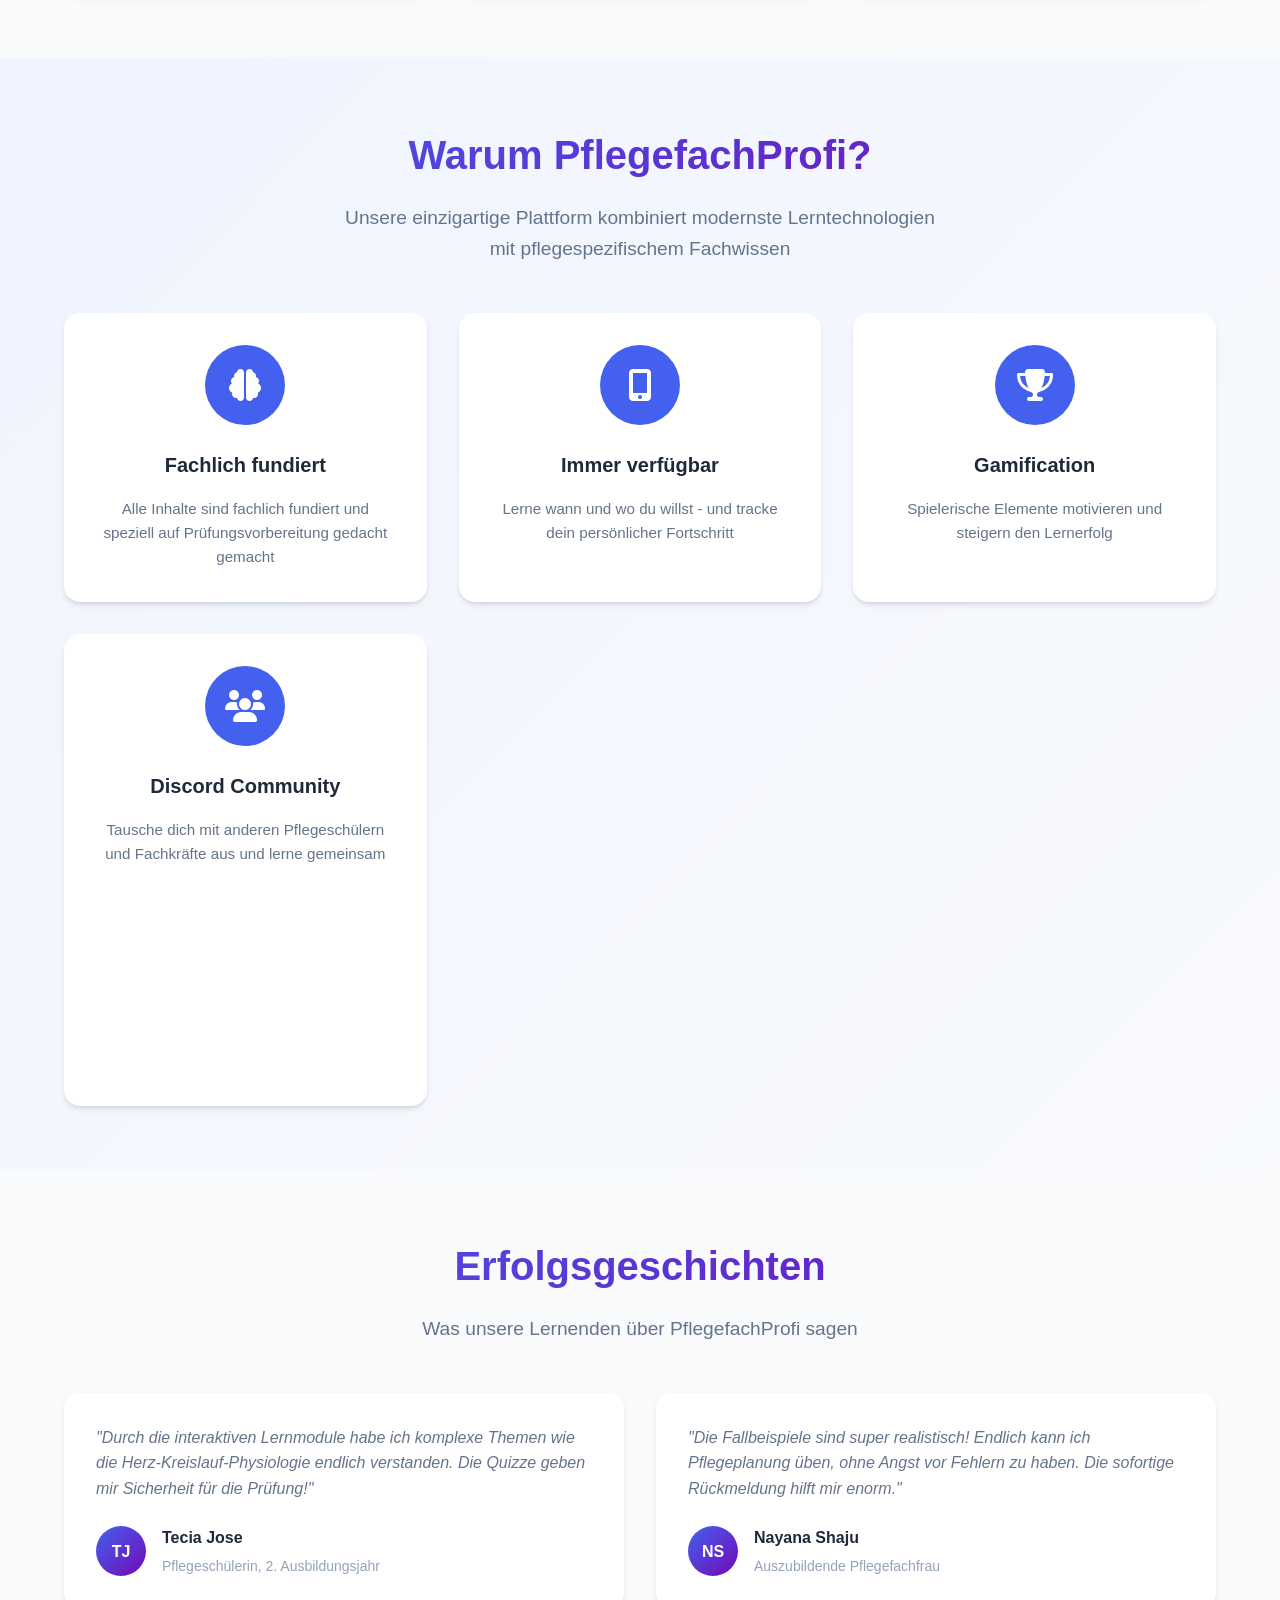
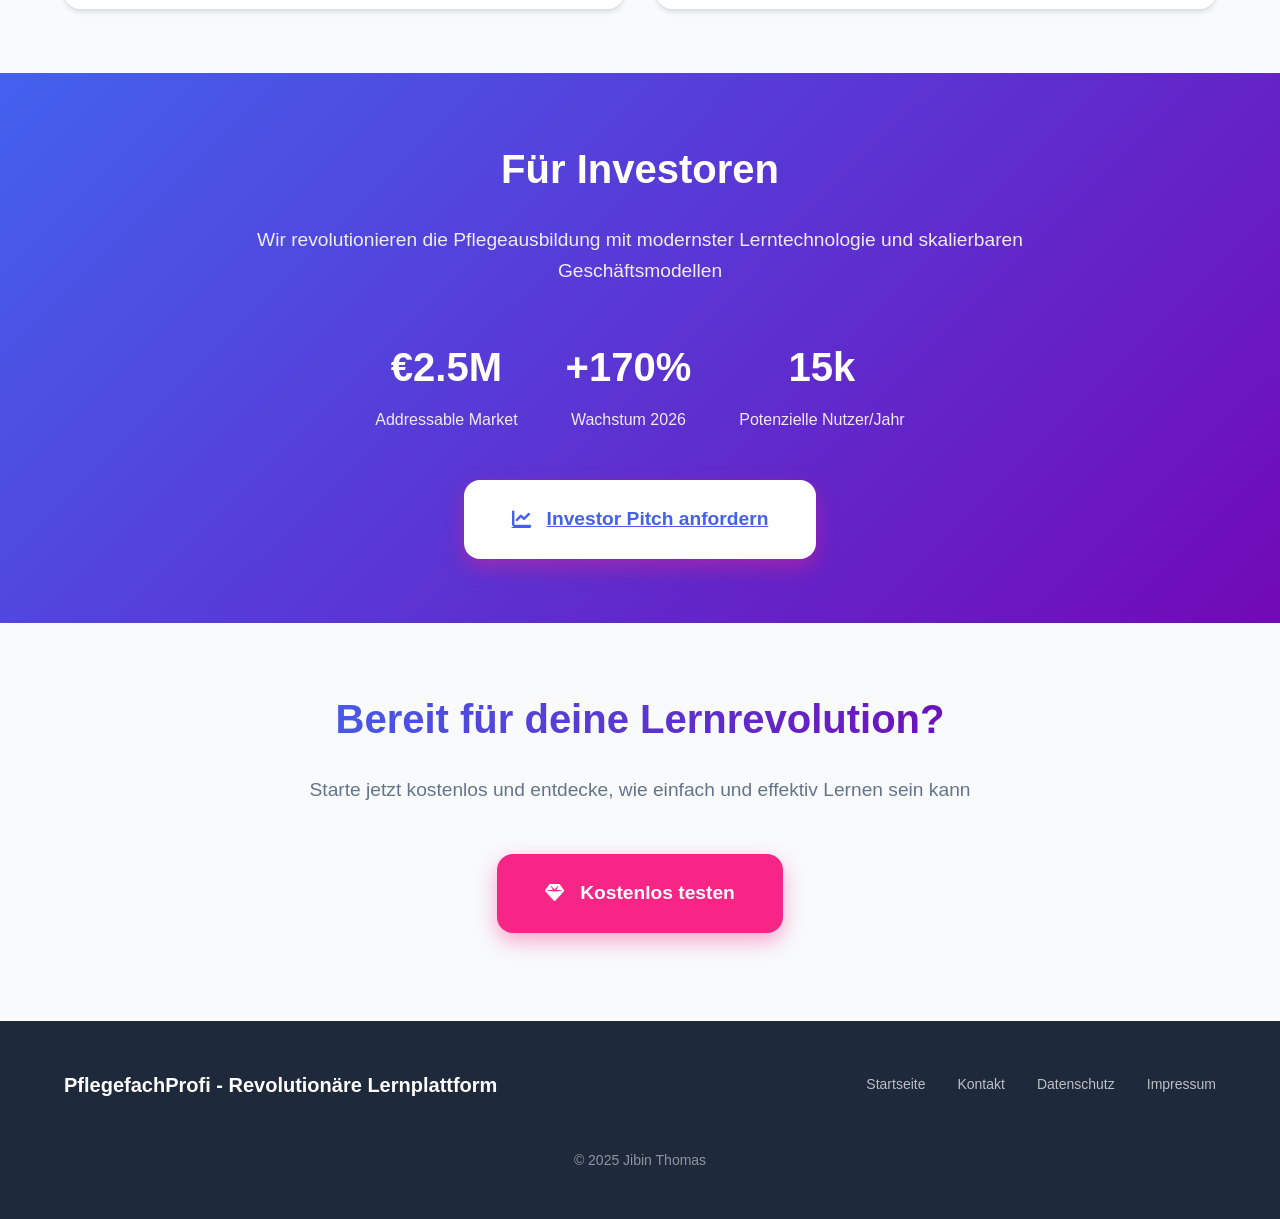
==== commit eef0c0b5: "Update index.html" ====
--- a/index.html
+++ b/index.html
@@ -466,7 +466,7 @@
             display: inline-flex;
             align-items: center;
             gap: var(--space-xs);
-            background: var(--primary-blue);
+            background: var(--primary-pink);
             color: white;
             padding: var(--space-md) var(--space-lg);
             border-radius: var(--radius);
@@ -861,7 +861,7 @@
                 
                 <button class="cta-pulse" id="start-learning">
                     <i class="fas fa-gem"></i>
-                    Lernen neu denken!
+                    Jetzt Lernen
                 </button>
             </div>
         </div>
@@ -890,7 +890,7 @@
                         <li><i class="fas fa-check"></i> Abschlussquiz mit Erfolgsmessung</li>
                     </ul>
                     
-                    <a href="themen.html" class="service-cta">
+                    <a href="/themen" class="service-cta">
                         <i class="fas fa-play"></i>
                         Module entdecken
                     </a>
@@ -910,7 +910,7 @@
                         <li><i class="fas fa-check"></i> Fortschritts-Ranglisten</li>
                     </ul>
                     
-                    <a href="lernspiele.html" class="service-cta">
+                    <a href="/lernspiele" class="service-cta">
                         <i class="fas fa-play"></i>
                         Spiele starten
                     </a>
@@ -930,7 +930,7 @@
                         <li><i class="fas fa-check"></i> Prüfungsrelevante Fragestellungen</li>
                     </ul>
                     
-                    <a href="fallbeispiele.html" class="service-cta">
+                    <a href="/fallbeispiele" class="service-cta">
                         <i class="fas fa-play"></i>
                         Fälle erkunden
                     </a>
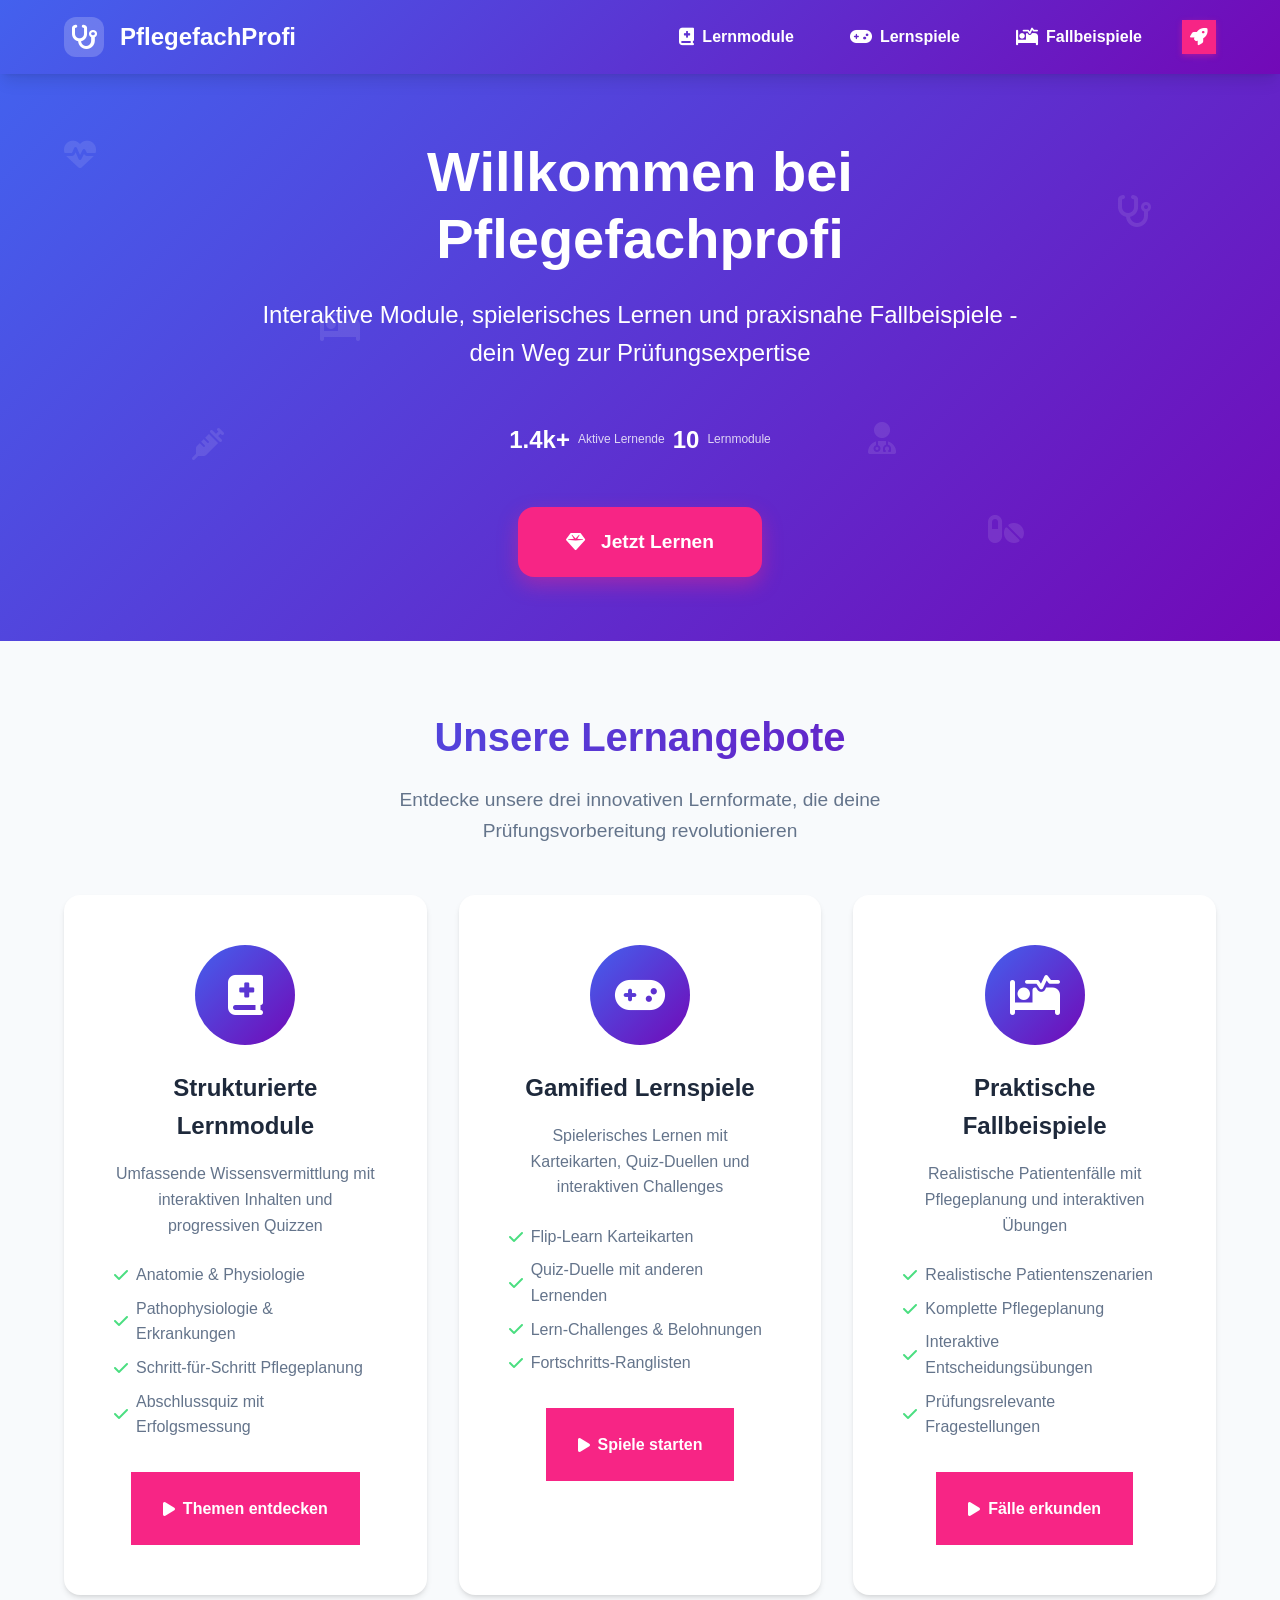
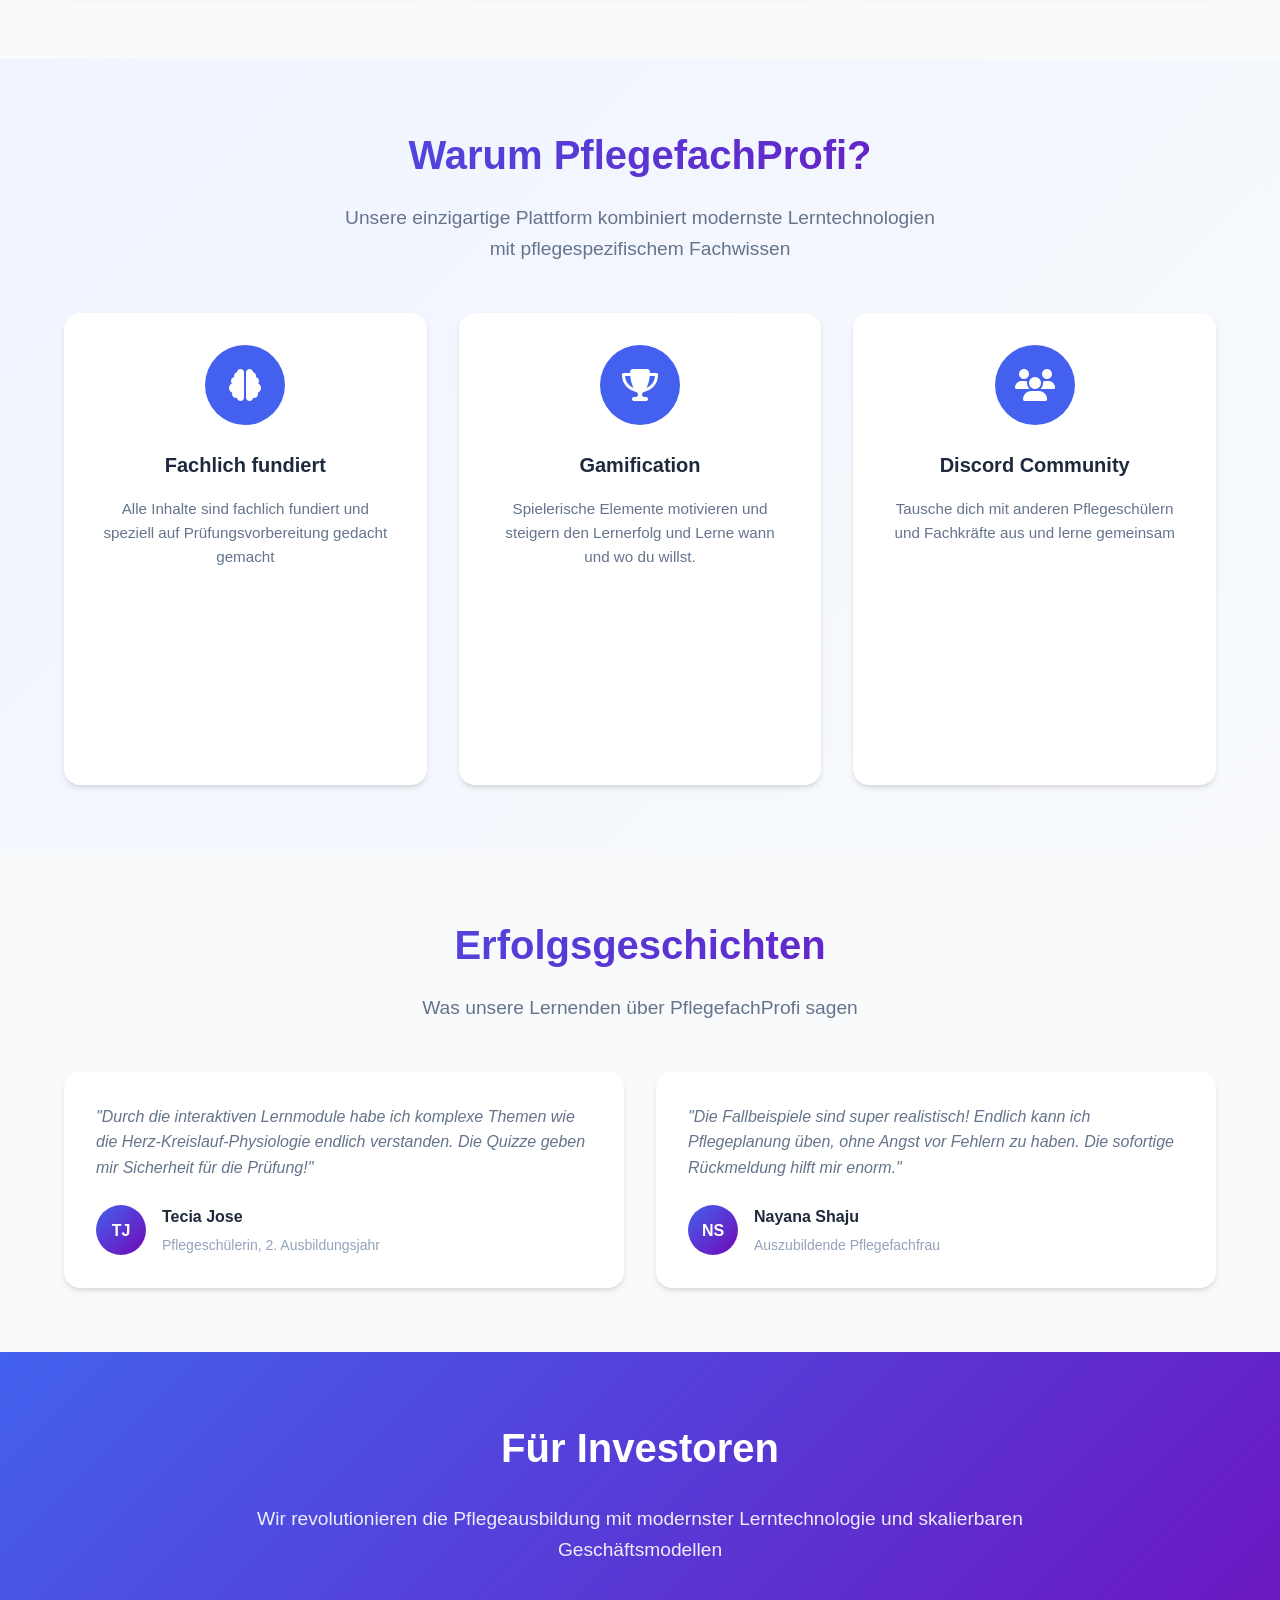
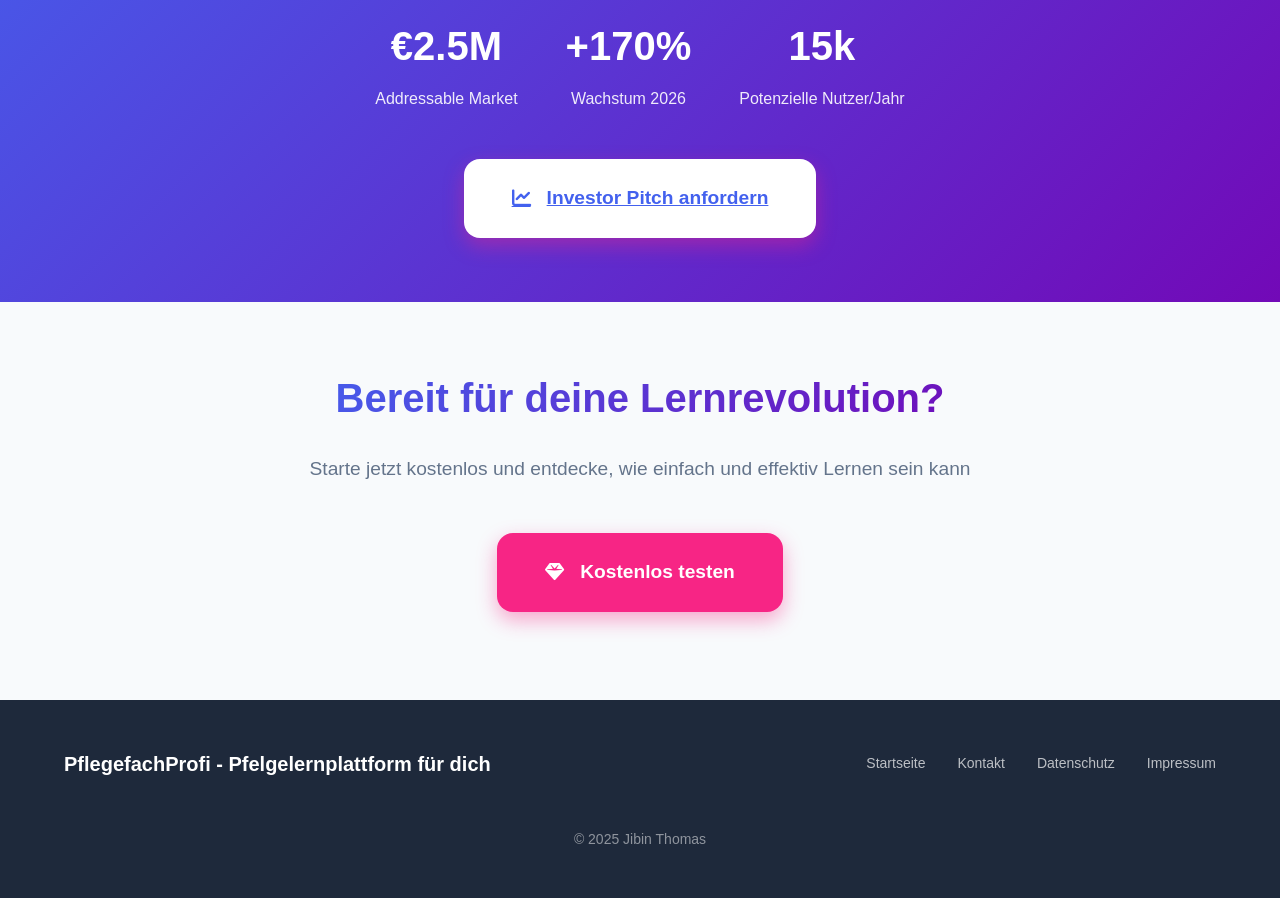
==== commit df35b88a: "Update index.html" ====
--- a/index.html
+++ b/index.html
@@ -892,7 +892,7 @@
                     
                     <a href="/themen" class="service-cta">
                         <i class="fas fa-play"></i>
-                        Module entdecken
+                        Themen entdecken
                     </a>
                 </div>
                 
@@ -955,7 +955,7 @@
                     <h3>Fachlich fundiert</h3>
                     <p>Alle Inhalte sind fachlich fundiert und speziell auf Prüfungsvorbereitung gedacht gemacht </p>
                 </div>
-                
+               <!-- 
                 <div class="feature-card">
                     <div class="feature-icon">
                         <i class="fas fa-mobile-alt"></i>
@@ -963,7 +963,7 @@
                     <h3>Immer verfügbar</h3>
                     <p>Lerne wann und wo du willst - und tracke dein persönlicher Fortschritt</p>
                 </div>
-                
+                -->
              <!--   <div class="feature-card">
                     <div class="feature-icon">
                         <i class="fas fa-chart-line"></i>
@@ -977,7 +977,7 @@
                         <i class="fas fa-trophy"></i>
                     </div>
                     <h3>Gamification</h3>
-                    <p>Spielerische Elemente motivieren und steigern den Lernerfolg</p>
+                    <p>Spielerische Elemente motivieren und steigern den Lernerfolg und Lerne wann und wo du willst.</p>
                 </div>
                 
                 <div class="feature-card">
@@ -1115,7 +1115,7 @@
     <footer class="footer">
         <div class="container">
             <div class="footer-content">
-                <div class="footer-logo">PflegefachProfi - Revolutionäre Lernplattform</div>
+                <div class="footer-logo">PflegefachProfi - Pfelgelernplattform für dich</div>
                 <div class="footer-links">
                     <a href="index.html" class="footer-link">Startseite</a>
                  <!--   <a href="ueber-uns.html" class="footer-link">Über uns</a>
